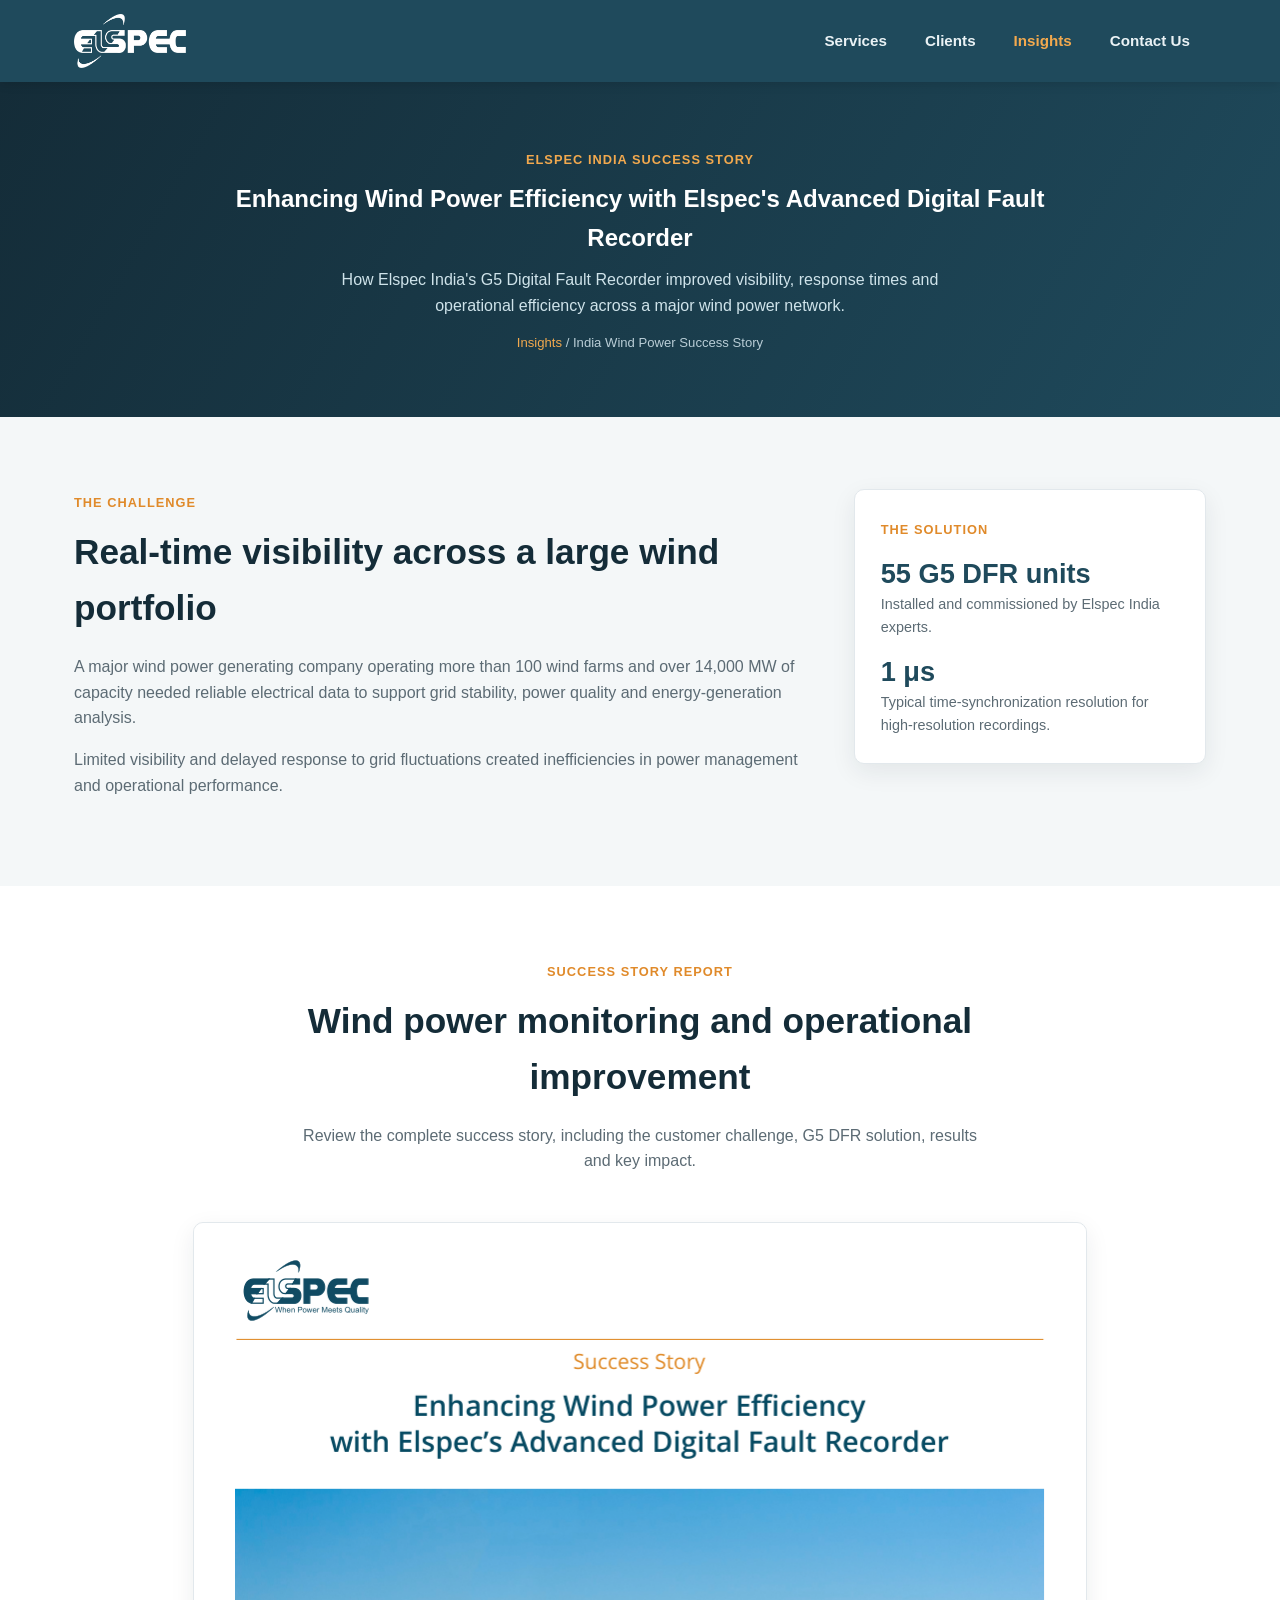
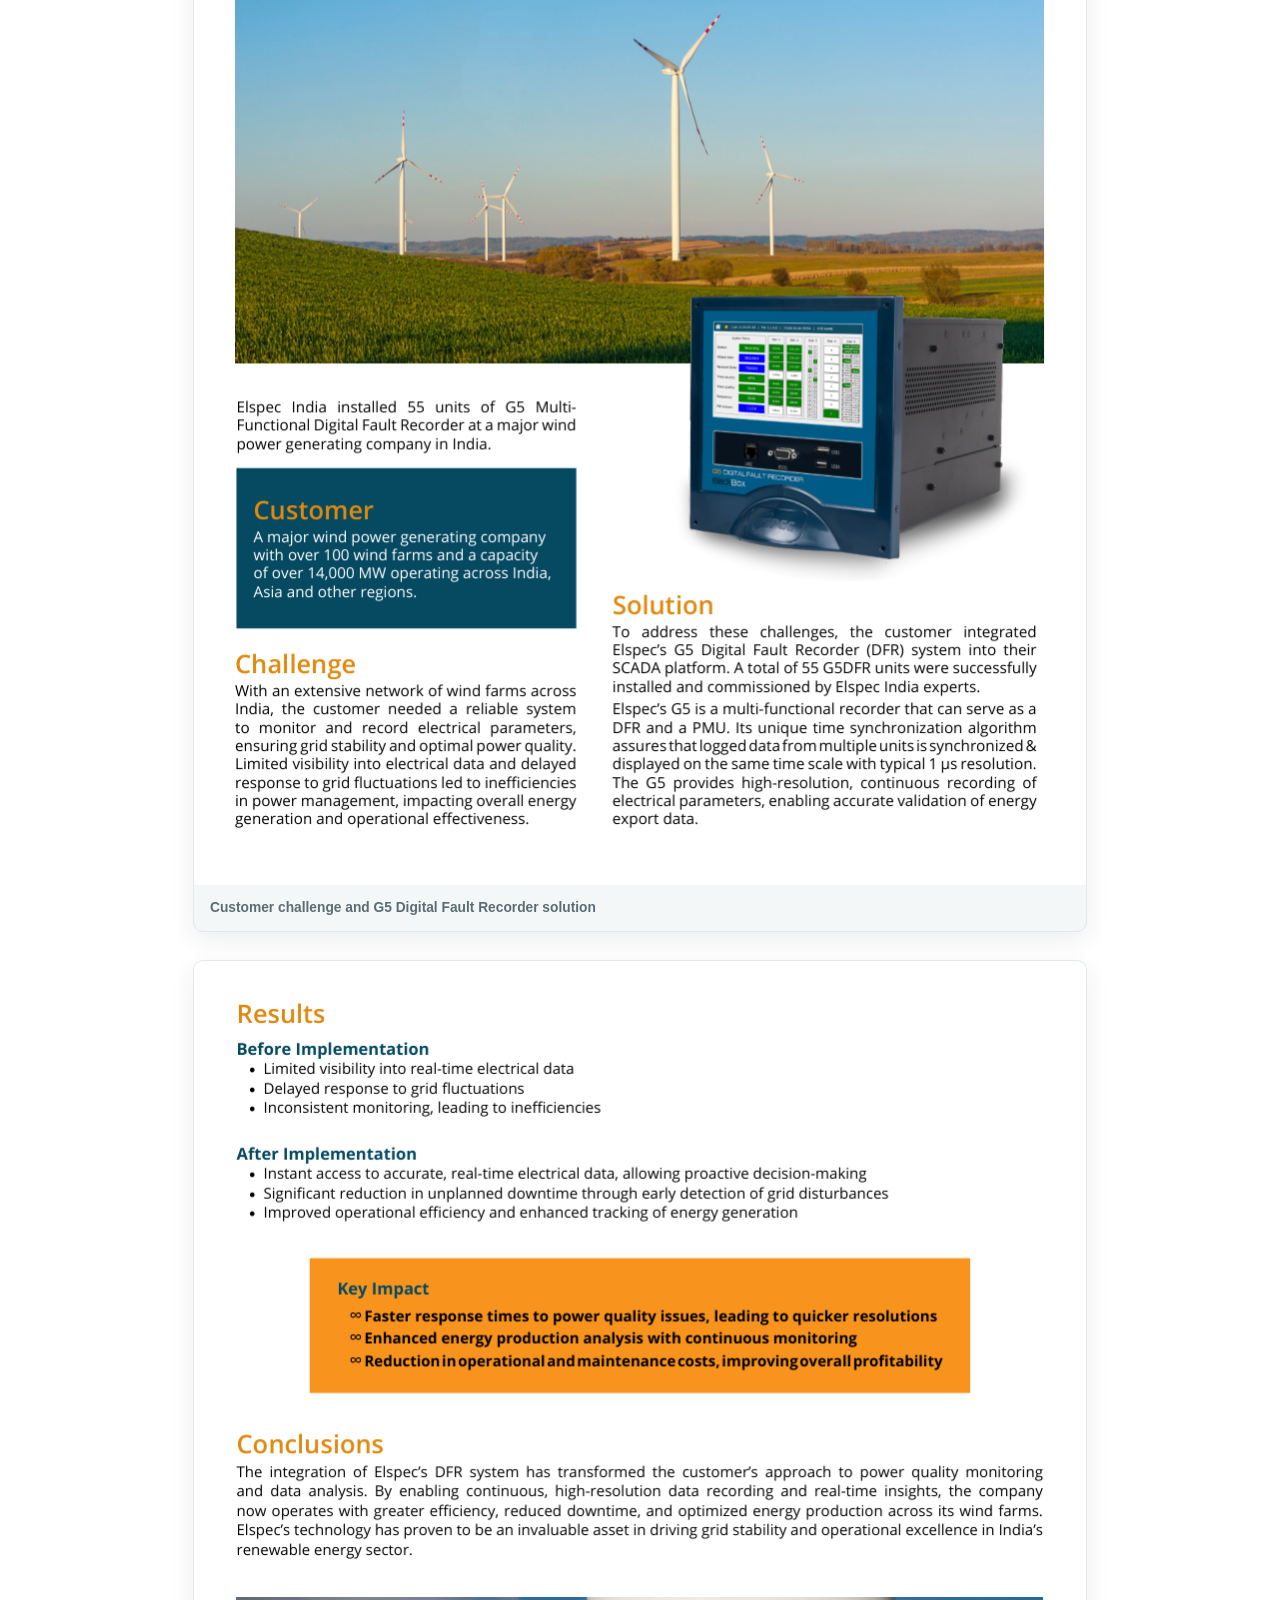
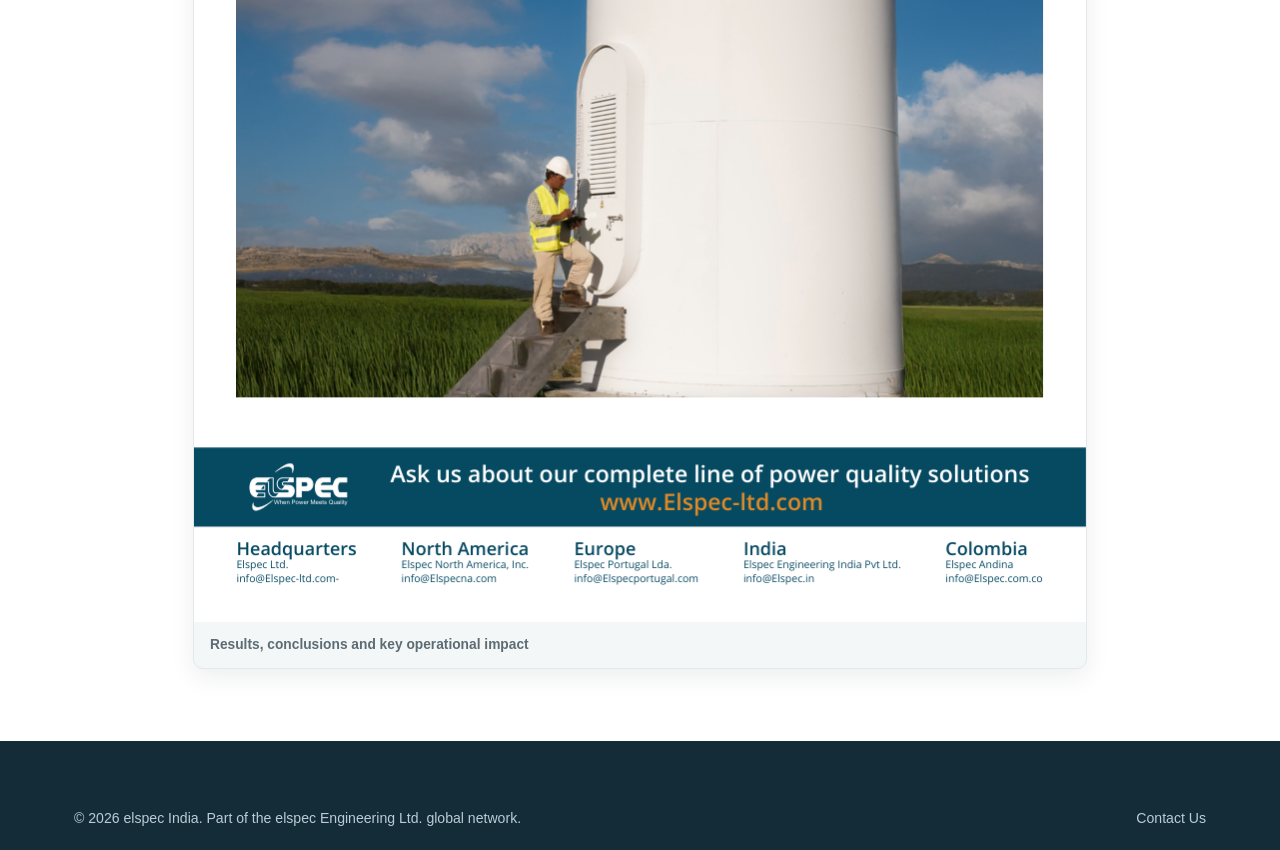
==== case-study-india-wind.html @ 182ffeca "Add India wind power case study Co-authored-by: Copilot App <223556219+Copilot@users.noreply.github." ====
<!DOCTYPE html>
<html lang="en">
<head>
<meta charset="UTF-8">
<meta name="viewport" content="width=device-width, initial-scale=1.0">
<title>Elspec India Wind Power Success Story | Digital Fault Recorder</title>
<meta name="description" content="Read the Elspec India wind power success story featuring 55 G5 Digital Fault Recorder units installed across a major wind power generating company.">
<link rel="stylesheet" href="assets/css/style.css">
</head>
<body>

<header class="site-header">
  <div class="nav-wrap">
    <a href="index.html" class="logo">
      <img src="assets/img/elspec-logo.png" alt="Elspec" class="logo-img">
    </a>
    <nav class="main-nav">
      <ul>
        <li><a href="index.html#what-we-do">Services</a></li>
        <li><a href="clients.html">Clients</a></li>
        <li><a href="insights.html#case-studies" class="active">Insights</a></li>
        <li><a href="index.html#contact">Contact Us</a></li>
      </ul>
    </nav>
    <button class="nav-toggle-mobile" aria-label="Toggle menu"><span></span><span></span><span></span></button>
  </div>
</header>

<main>
  <section class="page-hero case-study-hero">
    <div class="container">
      <span class="eyebrow">Elspec India Success Story</span>
      <h1>Enhancing Wind Power Efficiency with Elspec's Advanced Digital Fault Recorder</h1>
      <p>How Elspec India's G5 Digital Fault Recorder improved visibility, response times and operational efficiency across a major wind power network.</p>
      <div class="breadcrumb"><a href="insights.html#case-studies">Insights</a> / India Wind Power Success Story</div>
    </div>
  </section>

  <section class="case-study-intro">
    <div class="container case-study-intro-grid">
      <div>
        <span class="eyebrow">The Challenge</span>
        <h2>Real-time visibility across a large wind portfolio</h2>
        <p>A major wind power generating company operating more than 100 wind farms and over 14,000 MW of capacity needed reliable electrical data to support grid stability, power quality and energy-generation analysis.</p>
        <p>Limited visibility and delayed response to grid fluctuations created inefficiencies in power management and operational performance.</p>
      </div>
      <div class="case-study-highlight">
        <span class="eyebrow">The Solution</span>
        <strong>55 G5 DFR units</strong>
        <p>Installed and commissioned by Elspec India experts.</p>
        <strong>1 μs</strong>
        <p>Typical time-synchronization resolution for high-resolution recordings.</p>
      </div>
    </div>
  </section>

  <section class="case-study-pages">
    <div class="container">
      <div class="section-head">
        <span class="eyebrow">Success Story Report</span>
        <h2>Wind power monitoring and operational improvement</h2>
        <p>Review the complete success story, including the customer challenge, G5 DFR solution, results and key impact.</p>
      </div>
      <div class="case-study-document">
        <figure><img src="assets/img/case-study/india-wind/page-1.png" alt="Elspec India wind power success story challenge and G5 Digital Fault Recorder solution"><figcaption>Customer challenge and G5 Digital Fault Recorder solution</figcaption></figure>
        <figure><img src="assets/img/case-study/india-wind/page-2.png" alt="Elspec India wind power success story results conclusions and key impact"><figcaption>Results, conclusions and key operational impact</figcaption></figure>
      </div>
    </div>
  </section>
</main>

<footer class="site-footer">
  <div class="container">
    <div class="footer-bottom">
      <span>© 2026 elspec India. Part of the elspec Engineering Ltd. global network.</span>
      <a href="index.html#contact">Contact Us</a>
    </div>
  </div>
</footer>

<script src="assets/js/main.js"></script>
</body>
</html>
---- assets/css/style.css ----
/* ===========================================================
   Elspec India — shared stylesheet
   Palette matches elspec-ltd.com (navy-teal header, orange accent)
   =========================================================== */

:root {
  --navy-dark: #142c38;
  --navy: #1f4a5c;
  --navy-light: #2c6379;
  --accent: #e08a2a;
  --accent-light: #f2a94e;
  --text: #22303a;
  --text-muted: #5c6b74;
  --bg: #ffffff;
  --bg-alt: #f4f7f8;
  --border: #e2e8ec;
  --radius: 10px;
  --shadow: 0 8px 24px rgba(20, 44, 56, 0.08);
  --max-width: 1180px;
  font-size: 16px;
}

* { box-sizing: border-box; }
html { scroll-behavior: smooth; }
body {
  margin: 0;
  font-family: "Segoe UI", -apple-system, BlinkMacSystemFont, "Helvetica Neue", Arial, sans-serif;
  color: var(--text);
  background: var(--bg);
  line-height: 1.6;
}
img, svg { max-width: 100%; display: block; }
a { color: inherit; text-decoration: none; }
ul { list-style: none; margin: 0; padding: 0; }
h1, h2, h3, h4 { margin: 0 0 .5em; font-weight: 700; color: var(--navy-dark); }
p { margin: 0 0 1em; color: var(--text-muted); }
.container { max-width: var(--max-width); margin: 0 auto; padding: 0 24px; }
section { padding: 72px 0; }
.section-alt { background: var(--bg-alt); }

.eyebrow {
  display: inline-block;
  color: var(--accent);
  font-weight: 700;
  letter-spacing: .08em;
  text-transform: uppercase;
  font-size: .8rem;
  margin-bottom: 10px;
}
.section-head { text-align: center; max-width: 680px; margin: 0 auto 48px; }
.section-head h2 { font-size: clamp(1.6rem, 3vw, 2.2rem); }
.section-head p { margin-bottom: 0; }

/* ---------- Buttons ---------- */
.btn {
  display: inline-flex;
  align-items: center;
  gap: 8px;
  padding: 13px 28px;
  border-radius: 6px;
  font-weight: 600;
  font-size: .95rem;
  cursor: pointer;
  border: 2px solid transparent;
  transition: all .2s ease;
}
.btn-primary { background: var(--accent); color: #fff; }
.btn-primary:hover { background: var(--accent-light); }
.btn-outline { border-color: #fff; color: #fff; }
.btn-outline:hover { background: rgba(255,255,255,.12); }
.btn-navy { background: var(--navy); color: #fff; }
.btn-navy:hover { background: var(--navy-light); }

/* ---------- Top utility bar ---------- */
.topbar {
  background: var(--navy-dark);
  color: #cfe3ea;
  font-size: .82rem;
}
.topbar .container { display: flex; justify-content: flex-end; align-items: center; padding-top: 8px; padding-bottom: 8px; flex-wrap: wrap; gap: 6px; }
.topbar a { color: #cfe3ea; }
.topbar-links { display: flex; gap: 18px; }
.topbar-links span { opacity: .75; }

/* ---------- Announcement strip ---------- */
.announce {
  background: var(--accent);
  color: #fff;
  text-align: center;
  font-size: .88rem;
  font-weight: 600;
  padding: 10px 20px;
}
.announce a { text-decoration: underline; margin-left: 6px; white-space: nowrap; }

/* ---------- Header / Nav ---------- */
header.site-header {
  background: var(--navy);
  position: sticky;
  top: 0;
  z-index: 100;
  box-shadow: 0 2px 10px rgba(0,0,0,.12);
}
.nav-wrap { display: flex; align-items: center; justify-content: space-between; padding: 14px 24px; max-width: var(--max-width); margin: 0 auto; }
.logo { display: flex; align-items: center; }
.logo-img { height: 54px; width: auto; display: block; }

nav.main-nav > ul { display: flex; gap: 6px; align-items: center; }
nav.main-nav > ul > li { position: relative; }
nav.main-nav > ul > li > a,
nav.main-nav > ul > li > button.nav-toggle {
  display: flex;
  align-items: center;
  gap: 5px;
  color: #eaf2f5;
  font-weight: 600;
  font-size: .95rem;
  padding: 12px 16px;
  background: none;
  border: none;
  cursor: pointer;
  font-family: inherit;
}
nav.main-nav > ul > li > a:hover,
nav.main-nav > ul > li.open > button.nav-toggle,
nav.main-nav > ul > li > button.nav-toggle.active,
nav.main-nav > ul > li > a.active {
  color: var(--accent-light);
}
nav.main-nav .caret { font-size: .65rem; transition: transform .2s; }
nav.main-nav > ul > li.open .caret { transform: rotate(180deg); }

/* ---------- Mega-menu dropdown ---------- */
.dropdown {
  position: absolute;
  top: 100%;
  left: 0;
  background: #fff;
  width: min(520px, calc(100vw - 48px));
  border-radius: var(--radius);
  box-shadow: var(--shadow);
  overflow: hidden;
  opacity: 0;
  visibility: hidden;
  transform: translateY(8px);
  transition: all .18s ease;
}
.dropdown.dropdown-right { left: auto; right: 0; }
li.open .dropdown { opacity: 1; visibility: visible; transform: translateY(0); }

.mega-eyebrow {
  font-size: .68rem;
  font-weight: 800;
  letter-spacing: .08em;
  text-transform: uppercase;
  color: var(--text-muted);
  padding: 18px 22px 4px;
}
.mega-grid { display: grid; grid-template-columns: repeat(2, 1fr); gap: 2px; padding: 10px 12px 14px; }
.mega-item {
  display: flex;
  gap: 12px;
  align-items: flex-start;
  padding: 10px;
  border-radius: 8px;
}
.mega-item:hover, .mega-item.active { background: var(--bg-alt); }
.mega-icon {
  width: 36px; height: 36px;
  border-radius: 8px;
  background: var(--bg-alt);
  display: flex; align-items: center; justify-content: center;
  color: var(--navy);
  flex-shrink: 0;
}
.mega-item:hover .mega-icon, .mega-item.active .mega-icon { background: #fff; color: var(--accent); }
.mega-item-title {
  display: flex;
  align-items: center;
  gap: 6px;
  font-weight: 700;
  font-size: .89rem;
  color: var(--navy-dark);
  margin-bottom: 2px;
}
.mega-item.active .mega-item-title { color: var(--navy); }
.mega-item-title .ext { font-size: .68rem; font-weight: 600; color: var(--text-muted); white-space: nowrap; }
.mega-item-desc { font-size: .78rem; color: var(--text-muted); line-height: 1.4; }

.mega-featured {
  display: flex;
  align-items: center;
  gap: 12px;
  background: var(--bg-alt);
  border-top: 1px solid var(--border);
  padding: 14px 22px;
}
.mega-featured .mega-icon { background: #fff; }
.mega-featured-title { display: block; font-weight: 700; font-size: .86rem; color: var(--navy-dark); margin-bottom: 2px; }
.mega-featured-desc { display: block; font-size: .76rem; color: var(--text-muted); }

.nav-toggle-mobile {
  display: none;
  flex-direction: column;
  gap: 5px;
  background: none;
  border: none;
  cursor: pointer;
  padding: 6px;
}
.nav-toggle-mobile span { width: 26px; height: 2px; background: #fff; display: block; }

/* ---------- Hero ---------- */
.hero {
  position: relative;
  min-height: 560px;
  display: flex;
  align-items: center;
  overflow: hidden;
  background: var(--navy-dark);
}
.hero-slide {
  position: absolute;
  inset: 0;
  opacity: 0;
  transition: opacity 1.2s ease;
  background-size: cover;
  background-position: center;
}
.hero-slide.active { opacity: 1; }
.hero-slide::after {
  content: "";
  position: absolute;
  inset: 0;
  background: linear-gradient(100deg, rgba(10,20,28,.88) 10%, rgba(10,20,28,.55) 55%, rgba(224,138,42,.28));
}
.hero-slide.slide-1 { background-image: url("../img/hero/hero-partner.png"); background-position: center; }
.hero-slide.slide-2 { background-image: url("../img/hero/hero-analyzer.png"); background-position: center; }
.hero-slide.slide-3 { background-image: url("../img/hero/hero-engineer.png"); background-position: center; }
.hero-slide.slide-4 { background-image: url("../img/hero/hero-switchgear.png"); background-position: center; }
.hero-slide.slide-5 { background-image: url("../img/hero/hero-textile.png"); background-position: center; }

.hero-content { position: relative; z-index: 2; color: #fff; max-width: 640px; padding: 60px 0; }
.hero-content .eyebrow { color: var(--accent-light); }
.hero-content h1 { color: #fff; font-size: clamp(2rem, 4.2vw, 3rem); line-height: 1.15; margin-bottom: 18px; }
.hero-content p { color: #d7e4e9; font-size: 1.08rem; max-width: 520px; }
.hero-cta { display: flex; gap: 14px; margin-top: 28px; flex-wrap: wrap; }
.hero-dots { position: absolute; z-index: 3; bottom: 24px; left: 50%; transform: translateX(-50%); display: flex; gap: 8px; }
.hero-dots button { width: 9px; height: 9px; border-radius: 50%; border: none; background: rgba(255,255,255,.4); cursor: pointer; padding: 0; }
.hero-dots button.active { background: var(--accent); width: 22px; border-radius: 5px; }
.placeholder-note { position: relative; z-index: 2; }

/* ---------- Client marquee ---------- */
.clients-band { padding: 48px 0; background: var(--bg-alt); overflow: hidden; }
.clients-band .section-head { margin-bottom: 28px; }
.marquee { overflow: hidden; position: relative; -webkit-mask-image: linear-gradient(90deg, transparent, #000 8%, #000 92%, transparent); mask-image: linear-gradient(90deg, transparent, #000 8%, #000 92%, transparent); }
.marquee-track { display: flex; gap: 48px; width: max-content; animation: scroll-left 28s linear infinite; }
.marquee:hover .marquee-track { animation-play-state: paused; }
@keyframes scroll-left { from { transform: translateX(0); } to { transform: translateX(-50%); } }
.client-chip {
  display: flex;
  align-items: center;
  justify-content: center;
  width: 190px;
  height: 88px;
  background: #fff;
  border: 1px solid var(--border);
  border-radius: 10px;
  color: var(--text-muted);
  font-weight: 700;
  font-size: .85rem;
  letter-spacing: .03em;
  padding: 12px 18px;
  white-space: nowrap;
  overflow: hidden;
  box-shadow: 0 4px 12px rgba(20, 44, 56, 0.05);
}
.client-chip img {
  width: 154px;
  height: 58px;
  object-fit: contain;
  display: block;
  filter: drop-shadow(0 1px 0 rgba(0, 0, 0, 0.04));
}

/* ---------- Who we are ---------- */
.about-grid { display: grid; grid-template-columns: 1.1fr .9fr; gap: 56px; align-items: center; }
.about-grid p { font-size: 1.02rem; }
.pillar-list { display: grid; gap: 18px; }
.pillar {
  background: #fff;
  border: 1px solid var(--border);
  border-radius: var(--radius);
  padding: 20px 22px;
  box-shadow: var(--shadow);
}
.pillar h4 { display: flex; align-items: center; gap: 10px; margin-bottom: 6px; color: var(--navy); }
.pillar h4 .dot { width: 8px; height: 8px; border-radius: 50%; background: var(--accent); flex-shrink: 0; }
.pillar p { margin: 0; font-size: .92rem; }

/* ---------- What we do ---------- */
.cards-grid { display: grid; grid-template-columns: repeat(4, 1fr); gap: 24px; }
.what-card {
  background: #fff;
  border: 1px solid var(--border);
  border-radius: var(--radius);
  padding: 30px 24px;
  text-align: left;
  transition: transform .2s ease, box-shadow .2s ease;
}
.what-card:hover { transform: translateY(-4px); box-shadow: var(--shadow); }
.what-card .icon {
  width: 52px; height: 52px;
  border-radius: 12px;
  background: var(--bg-alt);
  display: flex; align-items: center; justify-content: center;
  margin-bottom: 18px;
  color: var(--navy);
}
.what-card h3 { font-size: 1.08rem; margin-bottom: 8px; }
.what-card p { font-size: .92rem; margin-bottom: 14px; }
.what-card .link { font-size: .85rem; font-weight: 700; color: var(--accent); display: inline-flex; align-items: center; gap: 4px; }
.what-card .link:hover { text-decoration: underline; }
.what-card .tag { display:inline-block; font-size:.68rem; font-weight:700; letter-spacing:.05em; text-transform:uppercase; color: var(--navy-light); background:#eaf2f5; padding:3px 8px; border-radius:4px; margin-bottom:12px; }

/* ---------- Case studies ---------- */
.cases-grid { display: grid; grid-template-columns: repeat(3, 1fr); gap: 28px; }
.case-card { border-radius: var(--radius); overflow: hidden; border: 1px solid var(--border); background: #fff; }
.case-thumb { height: 160px; background: linear-gradient(135deg, var(--navy), var(--navy-light)); display: flex; align-items: center; justify-content: center; color: rgba(255,255,255,.5); font-size: .8rem; font-weight: 700; text-transform: uppercase; letter-spacing: .08em; }
.case-thumb img { width: 100%; height: 100%; object-fit: cover; object-position: top center; display: block; }
.case-body { padding: 22px; }
.case-body .eyebrow { font-size: .7rem; }
.case-body h3 { font-size: 1.02rem; }
.case-body p { font-size: .88rem; }
.case-body a { font-weight: 700; color: var(--navy); font-size: .85rem; }
.case-body a:hover { color: var(--accent); }
.case-study-intro { background: var(--bg-alt); }
.case-study-intro-grid { display: grid; grid-template-columns: 1.35fr .65fr; gap: 48px; align-items: start; }
.case-study-intro h2 { font-size: clamp(1.6rem, 3vw, 2.2rem); }
.case-study-highlight { background: #fff; border: 1px solid var(--border); border-radius: var(--radius); padding: 26px; box-shadow: var(--shadow); }
.case-study-highlight strong { display: block; color: var(--navy); font-size: 1.7rem; line-height: 1.1; margin-top: 8px; }
.case-study-highlight p { margin: 4px 0 18px; font-size: .9rem; }
.case-study-highlight p:last-child { margin-bottom: 0; }
.case-study-pages { background: #fff; }
.case-study-document { max-width: 894px; margin: 0 auto; display: grid; gap: 28px; }
.case-study-document figure { margin: 0; background: var(--bg-alt); border: 1px solid var(--border); border-radius: var(--radius); overflow: hidden; box-shadow: var(--shadow); }
.case-study-document img { width: 100%; height: auto; display: block; }
.case-study-document figcaption { padding: 12px 16px; color: var(--text-muted); font-size: .86rem; font-weight: 600; }
.case-study-hero h1 { max-width: 850px; margin-left: auto; margin-right: auto; }

/* ---------- Testimonials ---------- */
.testi-wrap { max-width: 760px; margin: 0 auto; position: relative; }
.testi-slide { display: none; text-align: center; }
.testi-slide.active { display: block; }
.testi-quote { font-size: 1.2rem; color: var(--navy-dark); font-style: italic; margin-bottom: 22px; }
.testi-quote::before { content: "“"; color: var(--accent); font-size: 2rem; line-height: 0; vertical-align: -8px; margin-right: 4px; }
.testi-person { font-weight: 700; color: var(--navy); }
.testi-role { font-size: .85rem; color: var(--text-muted); }
.testi-nav { display: flex; justify-content: center; gap: 14px; margin-top: 30px; }
.testi-nav button { width: 40px; height: 40px; border-radius: 50%; border: 1px solid var(--border); background: #fff; cursor: pointer; font-size: 1rem; color: var(--navy); }
.testi-nav button:hover { background: var(--navy); color: #fff; }

/* ---------- Contact ---------- */
.contact-section { background: var(--navy-dark); color: #dfeaf0; }
.contact-section h2, .contact-section .section-head p { color: #fff; }
.contact-section .section-head p { color: #b9cdd6; }
.contact-grid { display: grid; grid-template-columns: repeat(2, 1fr) 1.1fr; gap: 24px; }
.office-card {
  background: rgba(255,255,255,.05);
  border: 1px solid rgba(255,255,255,.12);
  border-radius: var(--radius);
  padding: 26px;
}
.office-card h3 { color: #fff; font-size: 1.05rem; display:flex; align-items:center; gap:8px; }
.office-card p { color: #b9cdd6; font-size: .92rem; margin-bottom: 8px; }
.office-card a { color: var(--accent-light); font-weight: 600; }
.map-embed { border-radius: var(--radius); overflow: hidden; height: 100%; min-height: 180px; border: 1px solid rgba(255,255,255,.12); }
.map-embed iframe { width: 100%; height: 100%; min-height: 180px; border: 0; display: block; }

.enquire-card {
  background: #fff;
  border-radius: var(--radius);
  padding: 30px;
  color: var(--text);
  margin-top: 40px;
}
.enquire-card h3 { color: var(--navy-dark); }
.form-grid { display: grid; grid-template-columns: 1fr 1fr; gap: 16px; margin-top: 18px; }
.form-grid .full { grid-column: 1 / -1; }
.form-grid label { display: block; font-size: .82rem; font-weight: 600; margin-bottom: 6px; color: var(--text); }
.form-grid input, .form-grid select, .form-grid textarea {
  width: 100%;
  padding: 11px 14px;
  border: 1px solid var(--border);
  border-radius: 6px;
  font-family: inherit;
  font-size: .92rem;
  background: var(--bg-alt);
}
.form-grid textarea { resize: vertical; min-height: 100px; }
.form-status { font-size: .88rem; font-weight: 600; margin-top: 12px; }
.form-status.success { color: #1d7a4c; }
.form-status.error { color: #c0392b; }

/* ---------- Page header (inner pages) ---------- */
.page-hero {
  background: linear-gradient(120deg, var(--navy-dark), var(--navy));
  color: #fff;
  padding: 64px 0;
  text-align: center;
}
.page-hero .eyebrow { color: var(--accent-light); }
.page-hero h1 { color: #fff; margin-bottom: 10px; }
.page-hero p { color: #cfe3ea; max-width: 620px; margin: 0 auto; }
.breadcrumb { font-size: .82rem; margin-top: 14px; color: #b9cdd6; }

.subnav { display: flex; justify-content: center; gap: 10px; margin-top: 26px; flex-wrap: wrap; }
.subnav a { padding: 9px 20px; border: 1px solid rgba(255,255,255,.35); border-radius: 30px; color: #fff; font-size: .85rem; font-weight: 600; }
.subnav a:hover { background: rgba(255,255,255,.14); border-color: rgba(255,255,255,.6); }

/* ---------- Insights / Recognition pages ---------- */
.anchor-section { scroll-margin-top: 90px; }
.anchor-section:nth-of-type(even) { background: var(--bg-alt); }

.blog-grid { display: grid; grid-template-columns: repeat(3, 1fr); gap: 24px; }
.blog-card { border-radius: var(--radius); overflow: hidden; border: 1px solid var(--border); background: #fff; }
.blog-thumb { height: 140px; background: linear-gradient(135deg, var(--navy), var(--navy-light)); display: flex; align-items: center; justify-content: center; color: rgba(255,255,255,.5); font-size: .78rem; font-weight: 700; text-transform: uppercase; letter-spacing: .07em; }
.blog-body { padding: 20px; }
.blog-body .eyebrow { font-size: .68rem; }
.blog-body h3 { font-size: .98rem; }
.blog-body p { font-size: .85rem; }
.blog-body a { font-weight: 700; color: var(--navy); font-size: .82rem; }
.blog-body a:hover { color: var(--accent); }

.webinar-grid { display: grid; grid-template-columns: repeat(3, 1fr); gap: 24px; }
.webinar-card { border-radius: var(--radius); overflow: hidden; border: 1px solid var(--border); background: #fff; }
.webinar-thumb { height: 140px; background: var(--navy-dark); display: flex; align-items: center; justify-content: center; color: rgba(255,255,255,.7); position: relative; }
.webinar-thumb .play { width: 44px; height: 44px; border-radius: 50%; background: var(--accent); display: flex; align-items: center; justify-content: center; color: #fff; }
.webinar-body { padding: 20px; }
.webinar-body .eyebrow { font-size: .68rem; }
.webinar-body h3 { font-size: .98rem; }
.webinar-body p { font-size: .85rem; }

.awards-grid { display: grid; grid-template-columns: repeat(3, 1fr); gap: 24px; }
.award-card { text-align: center; background: #fff; border: 1px solid var(--border); border-radius: var(--radius); padding: 30px 22px; }
.award-card .badge { width: 64px; height: 64px; margin: 0 auto 16px; border-radius: 50%; background: var(--bg-alt); display: flex; align-items: center; justify-content: center; color: var(--accent); }
.award-card h3 { font-size: 1rem; }
.award-card p { font-size: .86rem; margin-bottom: 0; }

.approvals-grid { display: grid; grid-template-columns: repeat(2, 1fr); gap: 24px; }
.approval-card { display: flex; gap: 18px; background: #fff; border: 1px solid var(--border); border-radius: var(--radius); padding: 26px; }
.approval-card .badge { width: 54px; height: 54px; border-radius: 12px; background: var(--bg-alt); display: flex; align-items: center; justify-content: center; color: var(--navy); flex-shrink: 0; }
.approval-card h3 { font-size: 1rem; margin-bottom: 4px; }
.approval-card p { font-size: .86rem; margin-bottom: 0; }

.events-columns { display: grid; grid-template-columns: 1fr 1fr; gap: 40px; align-items: start; }
.events-columns h3 { font-size: 1rem; text-transform: uppercase; letter-spacing: .05em; color: var(--navy); margin-bottom: 20px; }
.event-item { display: flex; gap: 16px; padding: 16px 0; border-bottom: 1px solid var(--border); }
.event-item:last-child { border-bottom: none; }
.event-date { flex-shrink: 0; width: 76px; text-align: center; background: var(--bg-alt); border-radius: 8px; padding: 8px 4px; }
.event-date .d { font-weight: 800; font-size: 1.1rem; color: var(--navy); display: block; }
.event-date .m { font-size: .7rem; text-transform: uppercase; color: var(--text-muted); }
.event-item h4 { font-size: .95rem; margin-bottom: 2px; }
.event-item p { font-size: .82rem; margin-bottom: 0; }
.event-item.past { opacity: .75; }
.breadcrumb a { color: var(--accent-light); }

/* ---------- Clients page ---------- */
.clients-full-grid { display: grid; grid-template-columns: repeat(5, 1fr); gap: 20px; }
.clients-full-grid .client-chip { min-width: 0; width: 100%; height: 90px; }

/* ---------- PQ Audit page ---------- */
.audit-steps { display: grid; grid-template-columns: repeat(4, 1fr); gap: 22px; counter-reset: step; }
.audit-step { position: relative; padding: 26px 22px 22px; background: #fff; border: 1px solid var(--border); border-radius: var(--radius); }
.audit-step::before {
  counter-increment: step;
  content: counter(step);
  position: absolute; top: -16px; left: 22px;
  width: 34px; height: 34px; border-radius: 50%;
  background: var(--accent); color: #fff; font-weight: 800;
  display: flex; align-items: center; justify-content: center;
  font-size: .95rem;
}
.audit-step h4 { margin-top: 10px; font-size: 1rem; }
.audit-step p { font-size: .88rem; margin-bottom: 0; }

.benefits-list { display: grid; grid-template-columns: 1fr 1fr; gap: 16px; }
.benefits-list li { display: flex; gap: 10px; align-items: flex-start; font-size: .95rem; color: var(--text); }
.benefits-list li .chk { color: var(--accent); font-weight: 900; margin-top: 2px; }

/* ---------- Testimonials page ---------- */
.testi-full-grid { display: grid; grid-template-columns: repeat(2, 1fr); gap: 24px; }
.testi-card { background: #fff; border: 1px solid var(--border); border-radius: var(--radius); padding: 26px; }
.testi-card .testi-quote { font-size: 1rem; text-align: left; margin-bottom: 16px; }

/* ---------- Footer ---------- */
footer.site-footer { background: var(--navy-dark); color: #b9cdd6; padding: 48px 0 20px; font-size: .88rem; }
.footer-grid { display: grid; grid-template-columns: 1.4fr 1fr 1fr 1.2fr; gap: 32px; padding-bottom: 32px; border-bottom: 1px solid rgba(255,255,255,.1); }
.footer-grid h4 { color: #fff; font-size: .92rem; margin-bottom: 14px; }
.footer-grid ul li { margin-bottom: 9px; }
.footer-grid ul a:hover { color: var(--accent-light); }
.footer-logo { color: #fff; font-weight: 800; font-size: 1.2rem; margin-bottom: 10px; }
.footer-bottom { display: flex; justify-content: space-between; align-items: center; padding-top: 18px; flex-wrap: wrap; gap: 10px; }
.social-row { display: flex; gap: 10px; }
.social-row a { width: 34px; height: 34px; border-radius: 50%; background: rgba(255,255,255,.08); display: flex; align-items: center; justify-content: center; }
.social-row a:hover { background: var(--accent); }

/* ---------- Responsive ---------- */
@media (max-width: 980px) {
  .about-grid, .contact-grid, .form-grid, .case-study-intro-grid { grid-template-columns: 1fr; }
  .cards-grid { grid-template-columns: repeat(2, 1fr); }
  .cases-grid { grid-template-columns: repeat(2, 1fr); }
  .clients-full-grid { grid-template-columns: repeat(3, 1fr); }
  .audit-steps { grid-template-columns: repeat(2, 1fr); }
  .testi-full-grid { grid-template-columns: 1fr; }
  .footer-grid { grid-template-columns: 1fr 1fr; }
  .dropdown { width: 380px; }
  .mega-grid { grid-template-columns: 1fr; }
  .blog-grid, .webinar-grid, .awards-grid { grid-template-columns: repeat(2, 1fr); }
}
@media (max-width: 760px) {
  nav.main-nav { position: fixed; top: 0; right: -100%; height: 100vh; width: 280px; background: var(--navy); flex-direction: column; padding: 80px 20px 20px; transition: right .25s ease; overflow-y: auto; }
  nav.main-nav.open { right: 0; }
  nav.main-nav > ul { flex-direction: column; align-items: stretch; width: 100%; }
  nav.main-nav > ul > li > a, nav.main-nav > ul > li > button.nav-toggle { width: 100%; justify-content: space-between; }
  .dropdown, .dropdown.dropdown-right { position: static; width: auto; box-shadow: none; opacity: 1; visibility: visible; transform: none; display: none; background: rgba(255,255,255,.05); border-radius: 8px; margin-bottom: 8px; }
  li.open .dropdown { display: block; }
  .mega-eyebrow { color: #8fb3c2; }
  .mega-grid { grid-template-columns: 1fr; padding: 6px 8px 10px; }
  .mega-item:hover, .mega-item.active { background: rgba(255,255,255,.08); }
  .mega-icon { background: rgba(255,255,255,.08); color: #eaf2f5; }
  .mega-item:hover .mega-icon, .mega-item.active .mega-icon { background: rgba(255,255,255,.14); color: var(--accent-light); }
  .mega-item-title { color: #eaf2f5; }
  .mega-item.active .mega-item-title { color: #fff; }
  .mega-item-desc { color: #a9c1cb; }
  .mega-featured { background: rgba(255,255,255,.08); border-top-color: rgba(255,255,255,.12); }
  .mega-featured-title { color: #fff; }
  .mega-featured-desc { color: #a9c1cb; }
  .nav-toggle-mobile { display: flex; }
  .cards-grid { grid-template-columns: 1fr; }
  .cases-grid { grid-template-columns: 1fr; }
  .clients-full-grid { grid-template-columns: repeat(2, 1fr); }
  .audit-steps { grid-template-columns: 1fr; }
  .benefits-list { grid-template-columns: 1fr; }
  .blog-grid, .webinar-grid, .awards-grid { grid-template-columns: 1fr; }
  .approvals-grid, .events-columns { grid-template-columns: 1fr; }
  .topbar .container { justify-content: center; text-align: center; }
}
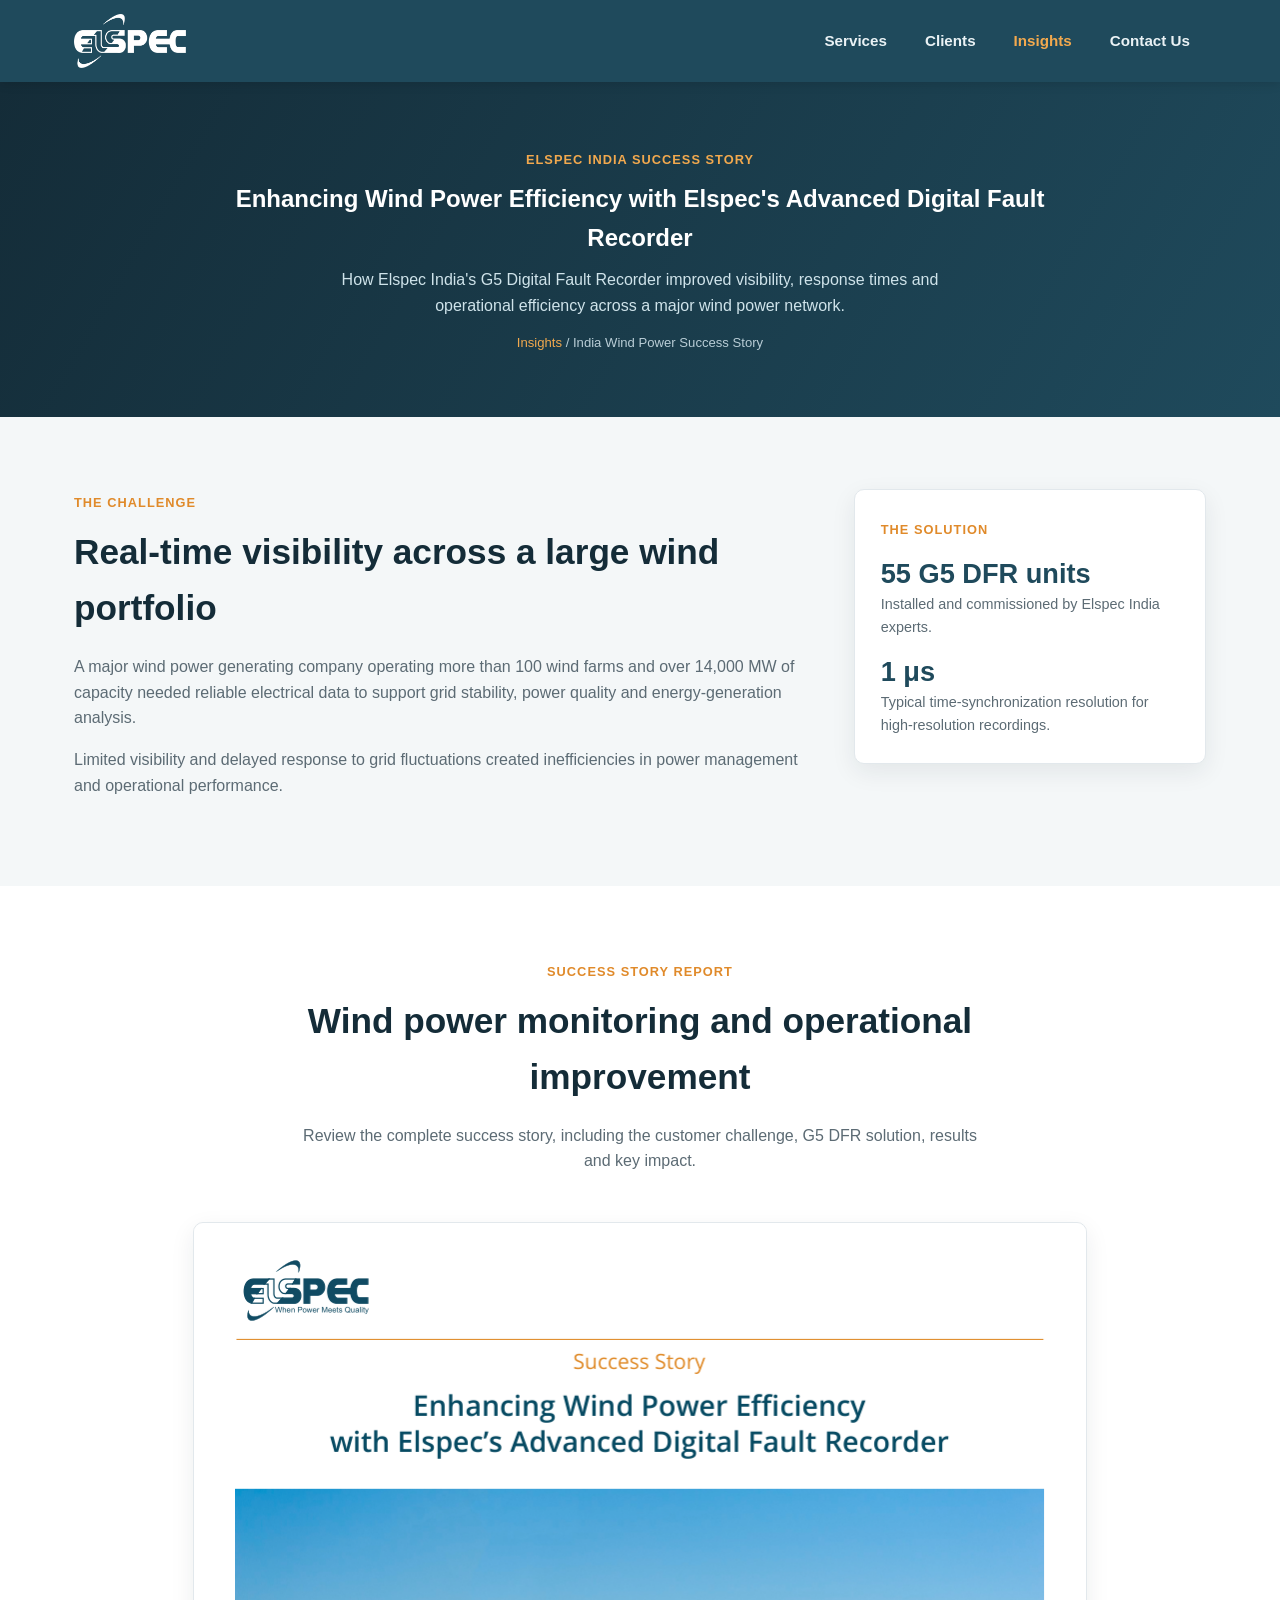
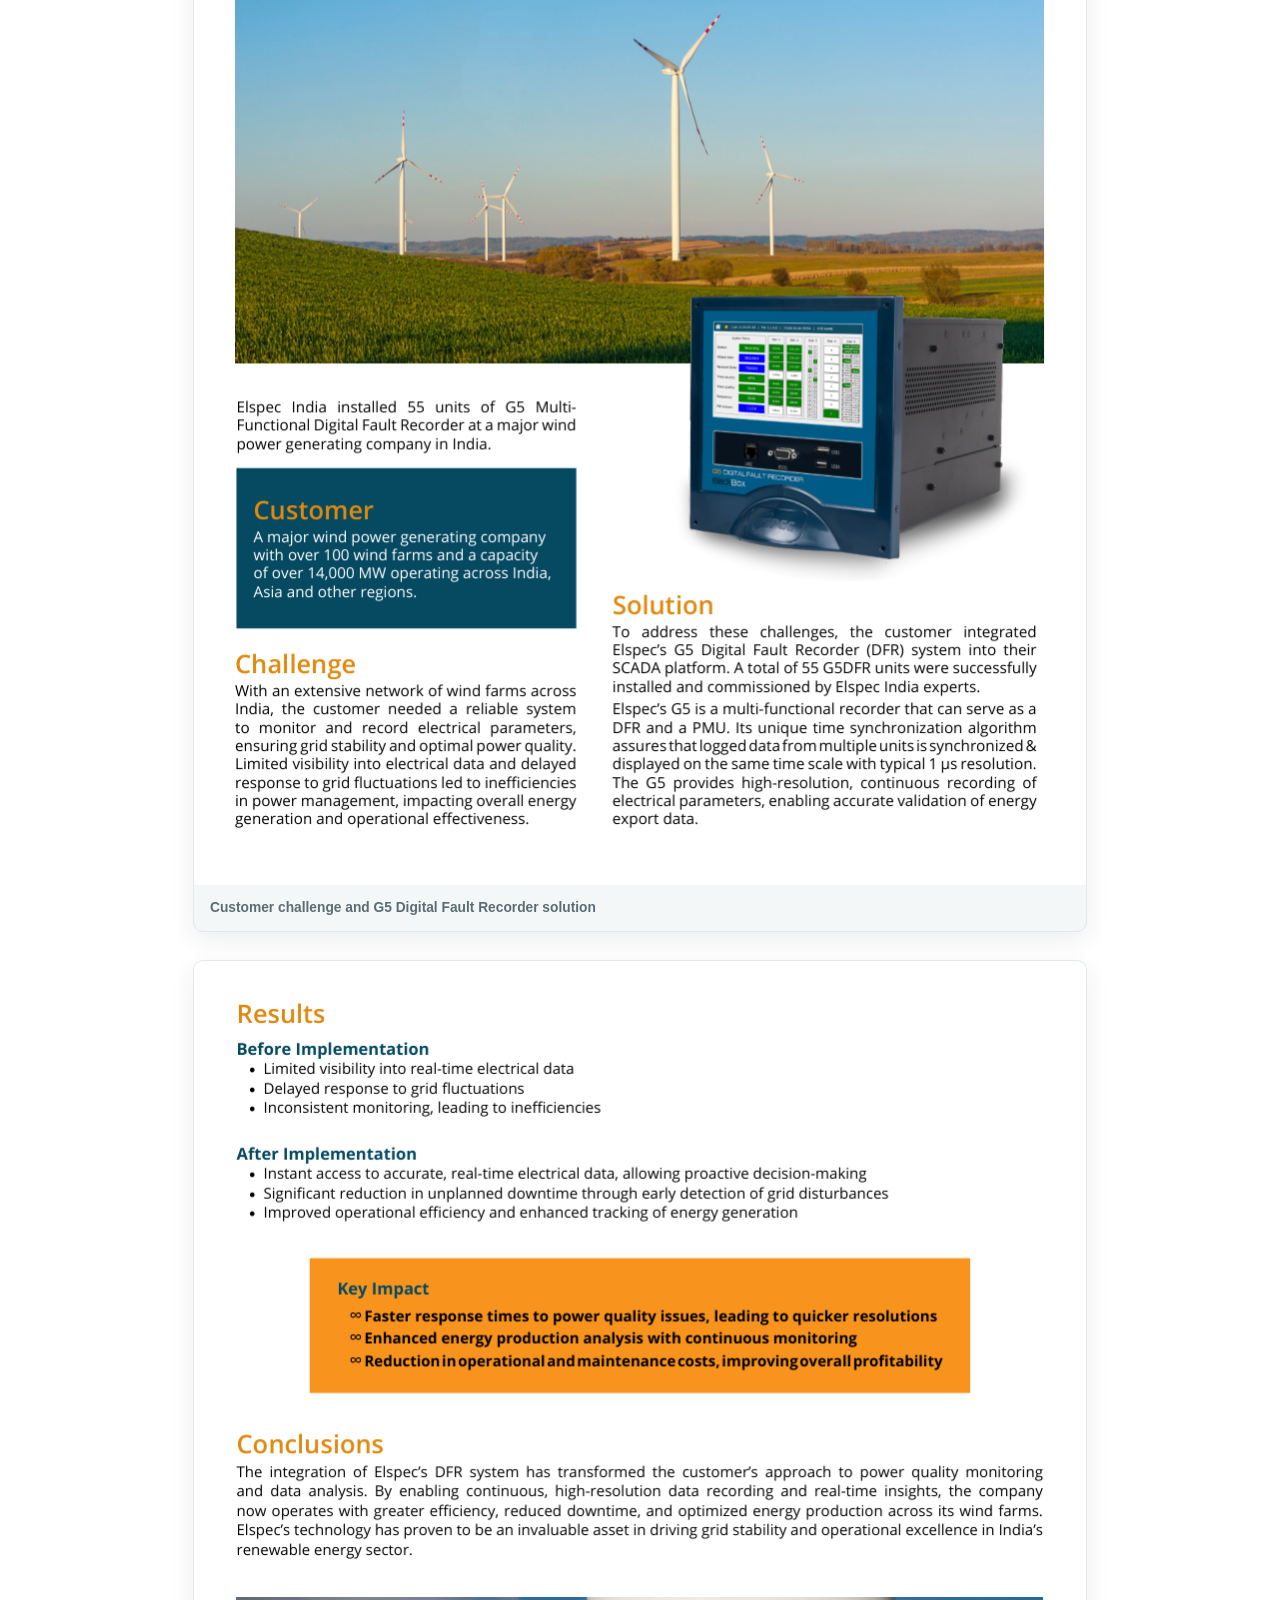
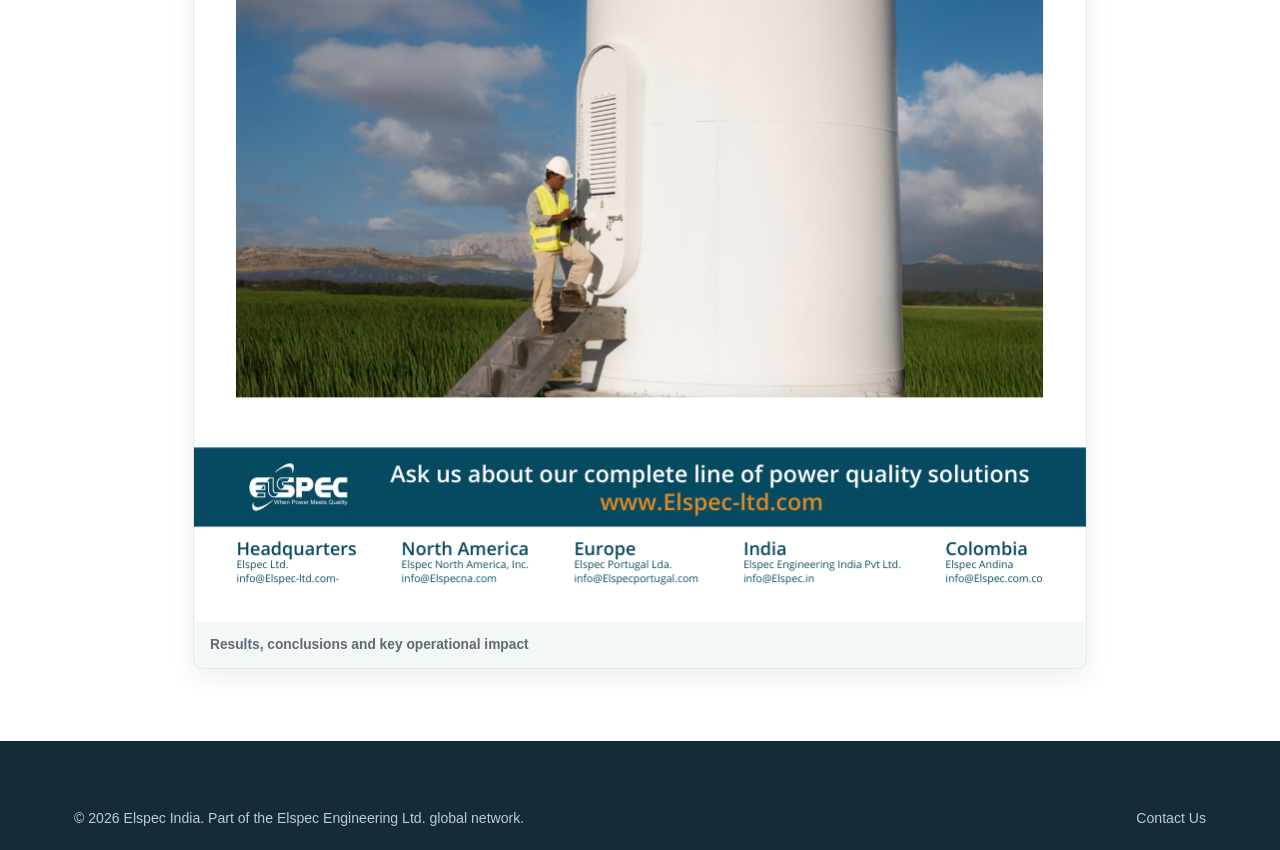
==== commit 4beaf769: "Add Meet The Team & Contact Us page, fix mobile menu, capitalise Elspec - New contact.html: Meet The" ====
--- a/case-study-india-wind.html
+++ b/case-study-india-wind.html
@@ -19,7 +19,7 @@
         <li><a href="index.html#what-we-do">Services</a></li>
         <li><a href="clients.html">Clients</a></li>
         <li><a href="insights.html#case-studies" class="active">Insights</a></li>
-        <li><a href="index.html#contact">Contact Us</a></li>
+        <li><a href="contact.html">Contact Us</a></li>
       </ul>
     </nav>
     <button class="nav-toggle-mobile" aria-label="Toggle menu"><span></span><span></span><span></span></button>
@@ -72,7 +72,7 @@
 <footer class="site-footer">
   <div class="container">
     <div class="footer-bottom">
-      <span>© 2026 elspec India. Part of the elspec Engineering Ltd. global network.</span>
+      <span>© 2026 Elspec India. Part of the Elspec Engineering Ltd. global network.</span>
       <a href="index.html#contact">Contact Us</a>
     </div>
   </div>
--- a/assets/css/style.css
+++ b/assets/css/style.css
@@ -308,6 +308,7 @@
   text-align: left;
   transition: transform .2s ease, box-shadow .2s ease;
 }
+.what-card-link { display: block; color: inherit; text-decoration: none; cursor: pointer; }
 .what-card:hover { transform: translateY(-4px); box-shadow: var(--shadow); }
 .what-card .icon {
   width: 52px; height: 52px;
@@ -325,6 +326,11 @@
 
 /* ---------- Case studies ---------- */
 .cases-grid { display: grid; grid-template-columns: repeat(3, 1fr); gap: 28px; }
+.cases-slider { overflow: hidden; position: relative; -webkit-mask-image: linear-gradient(90deg, transparent, #000 6%, #000 94%, transparent); mask-image: linear-gradient(90deg, transparent, #000 6%, #000 94%, transparent); }
+.cases-slider .cases-grid { display: flex; gap: 28px; width: max-content; animation: scroll-cases 42s linear infinite; }
+.cases-slider:hover .cases-grid { animation-play-state: paused; }
+.cases-slider .case-card { flex: 0 0 min(330px, calc(100vw - 48px)); }
+@keyframes scroll-cases { from { transform: translateX(0); } to { transform: translateX(-50%); } }
 .case-card { border-radius: var(--radius); overflow: hidden; border: 1px solid var(--border); background: #fff; }
 .case-thumb { height: 160px; background: linear-gradient(135deg, var(--navy), var(--navy-light)); display: flex; align-items: center; justify-content: center; color: rgba(255,255,255,.5); font-size: .8rem; font-weight: 700; text-transform: uppercase; letter-spacing: .08em; }
 .case-thumb img { width: 100%; height: 100%; object-fit: cover; object-position: top center; display: block; }
@@ -355,10 +361,46 @@
 .testi-quote { font-size: 1.2rem; color: var(--navy-dark); font-style: italic; margin-bottom: 22px; }
 .testi-quote::before { content: "“"; color: var(--accent); font-size: 2rem; line-height: 0; vertical-align: -8px; margin-right: 4px; }
 .testi-person { font-weight: 700; color: var(--navy); }
-.testi-role { font-size: .85rem; color: var(--text-muted); }
+.testi-role { max-width: 560px; margin: 4px auto 0; font-size: .85rem; line-height: 1.5; color: var(--text-muted); }
 .testi-nav { display: flex; justify-content: center; gap: 14px; margin-top: 30px; }
 .testi-nav button { width: 40px; height: 40px; border-radius: 50%; border: 1px solid var(--border); background: #fff; cursor: pointer; font-size: 1rem; color: var(--navy); }
 .testi-nav button:hover { background: var(--navy); color: #fff; }
+
+/* ---------- Team ---------- */
+#team { scroll-margin-top: 90px; }
+.team-grid { display: grid; grid-template-columns: repeat(3, 1fr); gap: 28px; }
+.team-card {
+  display: flex;
+  flex-direction: column;
+  background: #fff;
+  border: 1px solid var(--border);
+  border-radius: var(--radius);
+  overflow: hidden;
+  transition: transform .2s ease, box-shadow .2s ease;
+}
+.team-card:hover { transform: translateY(-4px); box-shadow: var(--shadow); }
+.team-photo {
+  height: 300px;
+  display: flex;
+  align-items: flex-end;
+  justify-content: center;
+  background: linear-gradient(160deg, var(--bg-alt), #e3ecf0);
+}
+.team-photo img { height: 100%; width: auto; max-width: 100%; object-fit: contain; object-position: bottom center; }
+.team-body { display: flex; flex-direction: column; flex: 1; padding: 24px; }
+.team-body h3 { font-size: 1.15rem; margin-bottom: 2px; }
+.team-role { color: var(--accent); font-weight: 700; font-size: .88rem; margin-bottom: 14px; }
+@media (min-width: 981px) { .team-role { min-height: 3.2em; } }
+.team-contact { display: grid; gap: 4px; font-size: .9rem; margin-bottom: 18px; }
+.team-contact b { display: inline-block; min-width: 4.4em; color: var(--text-muted); font-weight: 600; }
+.team-contact a { font-weight: 600; color: var(--navy); overflow-wrap: anywhere; }
+.team-contact a:hover { color: var(--accent); }
+.team-focus { border-top: 1px solid var(--border); padding-top: 16px; }
+.team-focus h4 { font-size: .95rem; color: var(--navy); margin-bottom: 6px; }
+.team-focus p { font-size: .88rem; margin-bottom: 0; }
+.team-handles { margin-top: auto; padding-top: 20px; display: flex; align-items: center; gap: 16px; flex-wrap: wrap; }
+.team-handles img { height: 72px; width: auto; max-width: 100%; object-fit: contain; }
+.team-handles img.team-handles-logo { height: 40px; }
 
 /* ---------- Contact ---------- */
 .contact-section { background: var(--navy-dark); color: #dfeaf0; }
@@ -435,6 +477,7 @@
 .webinar-grid { display: grid; grid-template-columns: repeat(3, 1fr); gap: 24px; }
 .webinar-card { border-radius: var(--radius); overflow: hidden; border: 1px solid var(--border); background: #fff; }
 .webinar-thumb { height: 140px; background: var(--navy-dark); display: flex; align-items: center; justify-content: center; color: rgba(255,255,255,.7); position: relative; }
+.webinar-thumb video { width: 100%; height: 100%; display: block; object-fit: cover; background: #071d2b; }
 .webinar-thumb .play { width: 44px; height: 44px; border-radius: 50%; background: var(--accent); display: flex; align-items: center; justify-content: center; color: #fff; }
 .webinar-body { padding: 20px; }
 .webinar-body .eyebrow { font-size: .68rem; }
@@ -446,6 +489,9 @@
 .award-card .badge { width: 64px; height: 64px; margin: 0 auto 16px; border-radius: 50%; background: var(--bg-alt); display: flex; align-items: center; justify-content: center; color: var(--accent); }
 .award-card h3 { font-size: 1rem; }
 .award-card p { font-size: .86rem; margin-bottom: 0; }
+.award-certificate-link { display: block; margin-top: 18px; color: var(--navy); font-size: .84rem; font-weight: 700; text-decoration: underline; }
+.award-certificate-link img { display: block; width: 100%; height: 190px; margin-bottom: 10px; object-fit: contain; border: 1px solid var(--border); border-radius: 6px; background: #f6f8f9; }
+.award-certificate-link:focus-visible { outline: 3px solid var(--accent); outline-offset: 4px; }
 
 .approvals-grid { display: grid; grid-template-columns: repeat(2, 1fr); gap: 24px; }
 .approval-card { display: flex; gap: 18px; background: #fff; border: 1px solid var(--border); border-radius: var(--radius); padding: 26px; }
@@ -453,7 +499,7 @@
 .approval-card h3 { font-size: 1rem; margin-bottom: 4px; }
 .approval-card p { font-size: .86rem; margin-bottom: 0; }
 
-.events-columns { display: grid; grid-template-columns: 1fr 1fr; gap: 40px; align-items: start; }
+.events-columns { display: grid; grid-template-columns: minmax(0, 1fr); gap: 30px; align-items: start; }
 .events-columns h3 { font-size: 1rem; text-transform: uppercase; letter-spacing: .05em; color: var(--navy); margin-bottom: 20px; }
 .event-item { display: flex; gap: 16px; padding: 16px 0; border-bottom: 1px solid var(--border); }
 .event-item:last-child { border-bottom: none; }
@@ -463,6 +509,34 @@
 .event-item h4 { font-size: .95rem; margin-bottom: 2px; }
 .event-item p { font-size: .82rem; margin-bottom: 0; }
 .event-item.past { opacity: .75; }
+.past-event-card { overflow: hidden; border: 1px solid var(--border); border-radius: var(--radius); background: #fff; box-shadow: var(--shadow-sm); }
+.event-gallery { background: #101c25; }
+.event-gallery__viewport { position: relative; min-height: 480px; overflow: hidden; background: #101c25; isolation: isolate; }
+.event-gallery__track, .event-gallery__slide { position: absolute; inset: 0; }
+.event-gallery__slide { margin: 0; opacity: 0; transition: opacity .9s ease; }
+.event-gallery__slide.is-active { opacity: 1; }
+.event-gallery__slide::after { content: ""; position: absolute; inset: 0; background: linear-gradient(90deg, rgba(10,20,28,.8), rgba(10,20,28,.34) 62%, rgba(10,20,28,.12)), linear-gradient(0deg, rgba(10,20,28,.42), transparent 55%); }
+.event-gallery__slide img { display: block; width: 100%; height: 100%; min-height: 480px; object-fit: cover; object-position: center 42%; }
+.event-gallery__caption { position: absolute; z-index: 2; left: clamp(20px, 5vw, 56px); bottom: 76px; max-width: 580px; color: #fff; pointer-events: none; }
+.event-gallery__date { display: inline-block; margin-bottom: 12px; padding: 6px 11px; border-radius: 4px; background: var(--accent); color: #fff; font-size: .78rem; font-weight: 800; letter-spacing: .04em; text-transform: uppercase; }
+.event-gallery__caption h4 { margin: 0 0 8px; color: #fff; font-size: clamp(1.8rem, 4vw, 3rem); line-height: 1.12; }
+.event-gallery__caption p { margin: 0; color: #e2ebef; font-size: 1rem; }
+.event-gallery__controls { position: absolute; z-index: 3; right: 20px; bottom: 20px; left: 20px; display: flex; align-items: center; justify-content: space-between; gap: 14px; }
+.event-gallery__arrow { display: grid; place-items: center; flex: 0 0 34px; width: 34px; height: 34px; padding: 0 0 3px; border: 1px solid rgba(255,255,255,.4); border-radius: 50%; background: transparent; color: #fff; font-size: 1.45rem; line-height: 1; cursor: pointer; }
+.event-gallery__arrow:hover { background: rgba(255,255,255,.14); }
+.event-gallery__arrow:focus-visible, .event-gallery__dots button:focus-visible { outline: 3px solid var(--accent-light); outline-offset: 3px; }
+.event-gallery__dots { display: flex; justify-content: center; gap: 8px; }
+.event-gallery__dots button { width: 9px; height: 9px; padding: 0; border: 0; border-radius: 50%; background: rgba(255,255,255,.45); cursor: pointer; }
+.event-gallery__dots button[aria-current="true"] { width: 22px; border-radius: 5px; background: var(--accent); }
+@media (prefers-reduced-motion: reduce) {
+  .event-gallery__slide { transition: none; }
+}
+@media (max-width: 760px) {
+  .event-gallery__viewport, .event-gallery__slide img { min-height: 390px; }
+  .event-gallery__caption { right: 18px; bottom: 74px; left: 18px; }
+  .event-gallery__caption p { max-width: 32ch; font-size: .9rem; }
+  .event-gallery__controls { right: 14px; bottom: 14px; left: 14px; }
+}
 .breadcrumb a { color: var(--accent-light); }
 
 /* ---------- Clients page ---------- */
@@ -490,8 +564,100 @@
 
 /* ---------- Testimonials page ---------- */
 .testi-full-grid { display: grid; grid-template-columns: repeat(2, 1fr); gap: 24px; }
+.testimonials-slider {
+  overflow: hidden;
+  position: relative;
+  -webkit-mask-image: linear-gradient(90deg, transparent, #000 5%, #000 95%, transparent);
+  mask-image: linear-gradient(90deg, transparent, #000 5%, #000 95%, transparent);
+}
+.testimonials-track {
+  display: flex;
+  gap: 24px;
+  width: max-content;
+  animation: scroll-testimonials 54s linear infinite;
+}
+.testimonials-slider:hover .testimonials-track { animation-play-state: paused; }
+@keyframes scroll-testimonials {
+  from { transform: translateX(0); }
+  to { transform: translateX(-50%); }
+}
+.testimonials-track > * { flex: 0 0 min(760px, calc(100vw - 48px)); }
 .testi-card { background: #fff; border: 1px solid var(--border); border-radius: var(--radius); padding: 26px; }
+.testimonial-empty-card { min-height: 300px; }
 .testi-card .testi-quote { font-size: 1rem; text-align: left; margin-bottom: 16px; }
+.testimonial-card {
+  --navy: var(--navy-dark);
+  --orange: var(--accent);
+  grid-column: 1 / -1;
+  display: grid;
+  grid-template-columns: minmax(0, 1fr) 180px;
+  gap: 28px;
+  align-items: stretch;
+  padding: 28px;
+  border: 1px solid var(--border);
+  border-top: 4px solid var(--orange);
+  border-radius: var(--radius);
+  background: #fff;
+  box-shadow: var(--shadow-sm);
+}
+.testimonial-card__eyebrow { margin: 0 0 8px; color: var(--orange); font-size: .72rem; font-weight: 700; letter-spacing: .08em; text-transform: uppercase; }
+.testimonial-card h2 { margin: 0 0 12px; color: var(--navy); font-size: 1.45rem; }
+.testimonial-card__quote { margin: 0 0 6px; color: var(--navy); font-size: 1.15rem; font-weight: 700; }
+.testimonial-card__source { margin: 0; color: var(--text-muted); font-size: .9rem; }
+.testimonial-card__figures { display: grid; grid-template-columns: repeat(4, minmax(0, 1fr)); gap: 12px; margin-top: 24px; }
+.testimonial-card__figures div { padding: 12px; border-radius: 8px; background: #f5f8fa; }
+.testimonial-card__figures strong { display: block; color: var(--navy); font-size: 1.05rem; }
+.testimonial-card__figures span { display: block; margin-top: 4px; color: var(--text-muted); font-size: .76rem; line-height: 1.35; }
+.testimonial-card__footer { margin: 22px 0 0; color: var(--navy); font-size: .84rem; font-weight: 700; }
+.testimonial-card__certificate { display: flex; flex-direction: column; align-items: center; justify-content: center; gap: 10px; }
+.testimonial-card__certificate-button { display: block; width: 100%; padding: 0; border: 1px solid var(--border); border-radius: 6px; background: #fff; cursor: zoom-in; overflow: hidden; }
+.testimonial-card__certificate-button:focus-visible, .testimonial-card__view-link:focus-visible, .testimonial-card__dialog-close:focus-visible { outline: 3px solid var(--orange); outline-offset: 3px; }
+.testimonial-card__certificate-button img { display: block; width: 100%; height: 210px; object-fit: cover; object-position: top; }
+.testimonial-card__view-link { padding: 0; border: 0; background: none; color: var(--navy); font: inherit; font-size: .84rem; font-weight: 700; text-decoration: underline; cursor: pointer; }
+.testimonial-card__dialog { width: min(92vw, 820px); max-height: 92vh; padding: 0; border: 0; border-radius: var(--radius); background: #fff; box-shadow: 0 20px 70px rgba(0,0,0,.35); }
+.testimonial-card__dialog::backdrop { background: rgba(10, 25, 35, .78); }
+.testimonial-card__dialog-inner { padding: 18px; }
+.testimonial-card__dialog-header { display: flex; align-items: center; justify-content: space-between; gap: 16px; margin-bottom: 12px; }
+.testimonial-card__dialog-header h2 { margin: 0; color: var(--navy); font-size: 1.1rem; }
+.testimonial-card__dialog-close { width: 34px; height: 34px; border: 1px solid var(--border); border-radius: 50%; background: #fff; color: var(--navy); font-size: 1.4rem; line-height: 1; cursor: pointer; }
+.testimonial-card__dialog img { display: block; width: 100%; max-height: calc(92vh - 90px); object-fit: contain; }
+.dinesh-testimonial-card {
+  --dinesh-navy: #285064;
+  --dinesh-orange: #e8912d;
+  --dinesh-ink: #1b2a36;
+  --dinesh-muted: #4b5f6e;
+  grid-column: 1 / -1;
+  overflow: hidden;
+  color: var(--dinesh-ink);
+  border-top: 6px solid var(--dinesh-orange);
+  border-radius: 16px;
+  background: #fff;
+  box-shadow: 0 6px 24px rgba(27,42,54,.12);
+}
+.dinesh-testimonial-card__body { padding: 30px 32px 24px; }
+.dinesh-testimonial-card__quote { margin: 0 0 6px; color: var(--dinesh-navy); font-size: clamp(1.2rem, 3vw, 1.55rem); line-height: 1.4; font-weight: 700; }
+.dinesh-testimonial-card__quote::before { content: "\201C"; margin-right: 6px; color: var(--dinesh-orange); font-size: 2.6em; line-height: 0; vertical-align: -0.35em; }
+.dinesh-testimonial-card__by { margin: 0 0 22px; color: var(--dinesh-muted); font-size: .95rem; }
+.dinesh-testimonial-card__by b { color: var(--dinesh-ink); }
+.dinesh-testimonial-card__story { margin: 0; color: #2d4052; font-size: 1rem; line-height: 1.65; }
+.dinesh-testimonial-card__stats { display: grid; grid-template-columns: repeat(2, 1fr); gap: 1px; border-top: 1px solid #dde5ea; background: #dde5ea; }
+.dinesh-testimonial-card__stats div { padding: 16px 32px; background: #f6f9fb; }
+.dinesh-testimonial-card__stats strong { display: block; color: var(--dinesh-navy); font-size: 1.35rem; line-height: 1.2; }
+.dinesh-testimonial-card__stats span { color: var(--dinesh-muted); font-size: .85rem; }
+.dinesh-testimonial-card__certificate { display: flex; align-items: center; gap: 18px; padding: 18px 32px; border-top: 1px solid #dde5ea; }
+.dinesh-testimonial-card__thumb { flex: none; padding: 0; border: 0; border-radius: 6px; background: none; cursor: zoom-in; }
+.dinesh-testimonial-card__thumb img { display: block; width: 78px; height: 104px; object-fit: cover; object-position: top; border: 1px solid #cbd5dc; border-radius: 6px; box-shadow: 0 3px 10px rgba(27,42,54,.18); }
+.dinesh-testimonial-card__certificate p { margin: 0; color: var(--dinesh-muted); font-size: .95rem; line-height: 1.5; }
+.dinesh-testimonial-card__certificate p b { display: block; color: var(--dinesh-ink); font-size: 1rem; }
+.dinesh-testimonial-card__open { display: block; margin-top: 6px; padding: 0; border: 0; background: none; color: var(--dinesh-navy); font: inherit; font-weight: 600; text-decoration: underline; cursor: pointer; }
+.dinesh-testimonial-card__thumb:focus-visible, .dinesh-testimonial-card__open:focus-visible, .dinesh-testimonial-card__close:focus-visible { outline: 3px solid var(--dinesh-orange); outline-offset: 3px; }
+.dinesh-testimonial-card__footer { padding: 14px 32px; background: var(--dinesh-navy); color: #e8eef2; font-size: .9rem; }
+.dinesh-testimonial-card__dialog { width: min(92vw, 720px); max-height: 94vh; padding: 0; border: 0; overflow: visible; background: transparent; }
+.dinesh-testimonial-card__dialog::backdrop { background: rgba(10,20,30,.75); }
+.dinesh-testimonial-card__dialog-inner { position: relative; }
+.dinesh-testimonial-card__dialog h2 { position: absolute; z-index: 1; top: 12px; left: 16px; margin: 0; padding: 5px 8px; border-radius: 4px; background: rgba(255,255,255,.9); color: var(--navy-dark); font-size: .95rem; }
+.dinesh-testimonial-card__dialog img { display: block; width: 100%; max-height: 88vh; object-fit: contain; border-radius: 8px; background: #fff; }
+.dinesh-testimonial-card__close { position: absolute; z-index: 2; top: -14px; right: -6px; width: 36px; height: 36px; border: 0; border-radius: 50%; background: #fff; color: var(--dinesh-ink); font-size: 1.3rem; line-height: 1; cursor: pointer; box-shadow: 0 2px 8px rgba(0,0,0,.3); }
 
 /* ---------- Footer ---------- */
 footer.site-footer { background: var(--navy-dark); color: #b9cdd6; padding: 48px 0 20px; font-size: .88rem; }
@@ -513,10 +679,19 @@
   .clients-full-grid { grid-template-columns: repeat(3, 1fr); }
   .audit-steps { grid-template-columns: repeat(2, 1fr); }
   .testi-full-grid { grid-template-columns: 1fr; }
+  .testimonial-card { grid-template-columns: 1fr; }
+  .testimonial-card__certificate { max-width: 220px; margin: 0 auto; }
+  .testimonial-card__figures { grid-template-columns: repeat(2, minmax(0, 1fr)); }
+  .dinesh-testimonial-card__body { padding: 24px 20px 18px; }
+  .dinesh-testimonial-card__stats div { padding: 14px 20px; }
+  .dinesh-testimonial-card__certificate { padding: 16px 20px; }
+  .dinesh-testimonial-card__footer { padding: 12px 20px; }
   .footer-grid { grid-template-columns: 1fr 1fr; }
   .dropdown { width: 380px; }
   .mega-grid { grid-template-columns: 1fr; }
   .blog-grid, .webinar-grid, .awards-grid { grid-template-columns: repeat(2, 1fr); }
+  .team-grid { grid-template-columns: repeat(2, 1fr); }
+  .team-card:last-child:nth-child(odd) { grid-column: 1 / -1; max-width: calc(50% - 14px); justify-self: center; }
 }
 @media (max-width: 760px) {
   nav.main-nav { position: fixed; top: 0; right: -100%; height: 100vh; width: 280px; background: var(--navy); flex-direction: column; padding: 80px 20px 20px; transition: right .25s ease; overflow-y: auto; }
@@ -536,7 +711,11 @@
   .mega-featured { background: rgba(255,255,255,.08); border-top-color: rgba(255,255,255,.12); }
   .mega-featured-title { color: #fff; }
   .mega-featured-desc { color: #a9c1cb; }
-  .nav-toggle-mobile { display: flex; }
+  .nav-toggle-mobile { display: flex; position: relative; z-index: 110; padding: 12px; margin-right: -12px; }
+  .nav-toggle-mobile span { transition: transform .2s ease, opacity .2s ease; }
+  .nav-toggle-mobile[aria-expanded="true"] span:nth-child(1) { transform: translateY(7px) rotate(45deg); }
+  .nav-toggle-mobile[aria-expanded="true"] span:nth-child(2) { opacity: 0; }
+  .nav-toggle-mobile[aria-expanded="true"] span:nth-child(3) { transform: translateY(-7px) rotate(-45deg); }
   .cards-grid { grid-template-columns: 1fr; }
   .cases-grid { grid-template-columns: 1fr; }
   .clients-full-grid { grid-template-columns: repeat(2, 1fr); }
@@ -544,5 +723,7 @@
   .benefits-list { grid-template-columns: 1fr; }
   .blog-grid, .webinar-grid, .awards-grid { grid-template-columns: 1fr; }
   .approvals-grid, .events-columns { grid-template-columns: 1fr; }
+  .team-grid { grid-template-columns: 1fr; }
+  .team-card:last-child:nth-child(odd) { grid-column: auto; max-width: none; }
   .topbar .container { justify-content: center; text-align: center; }
 }
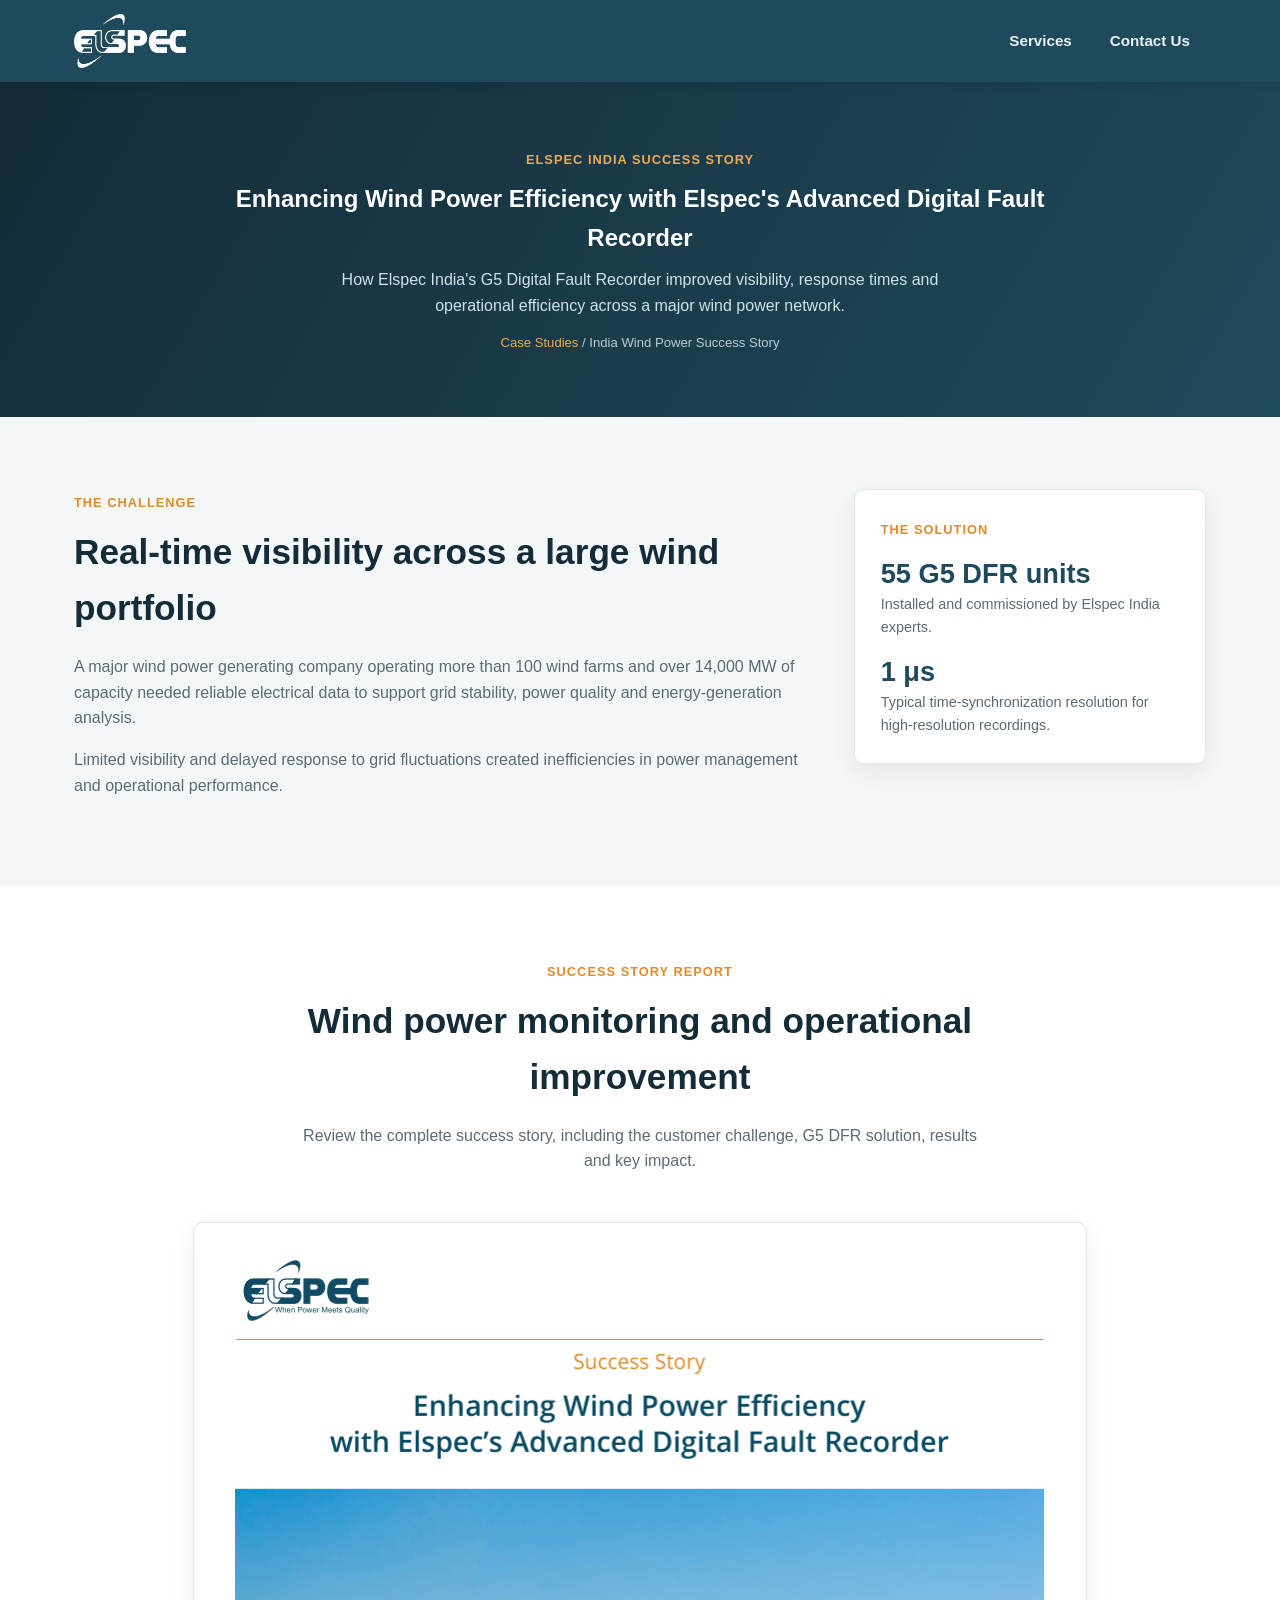
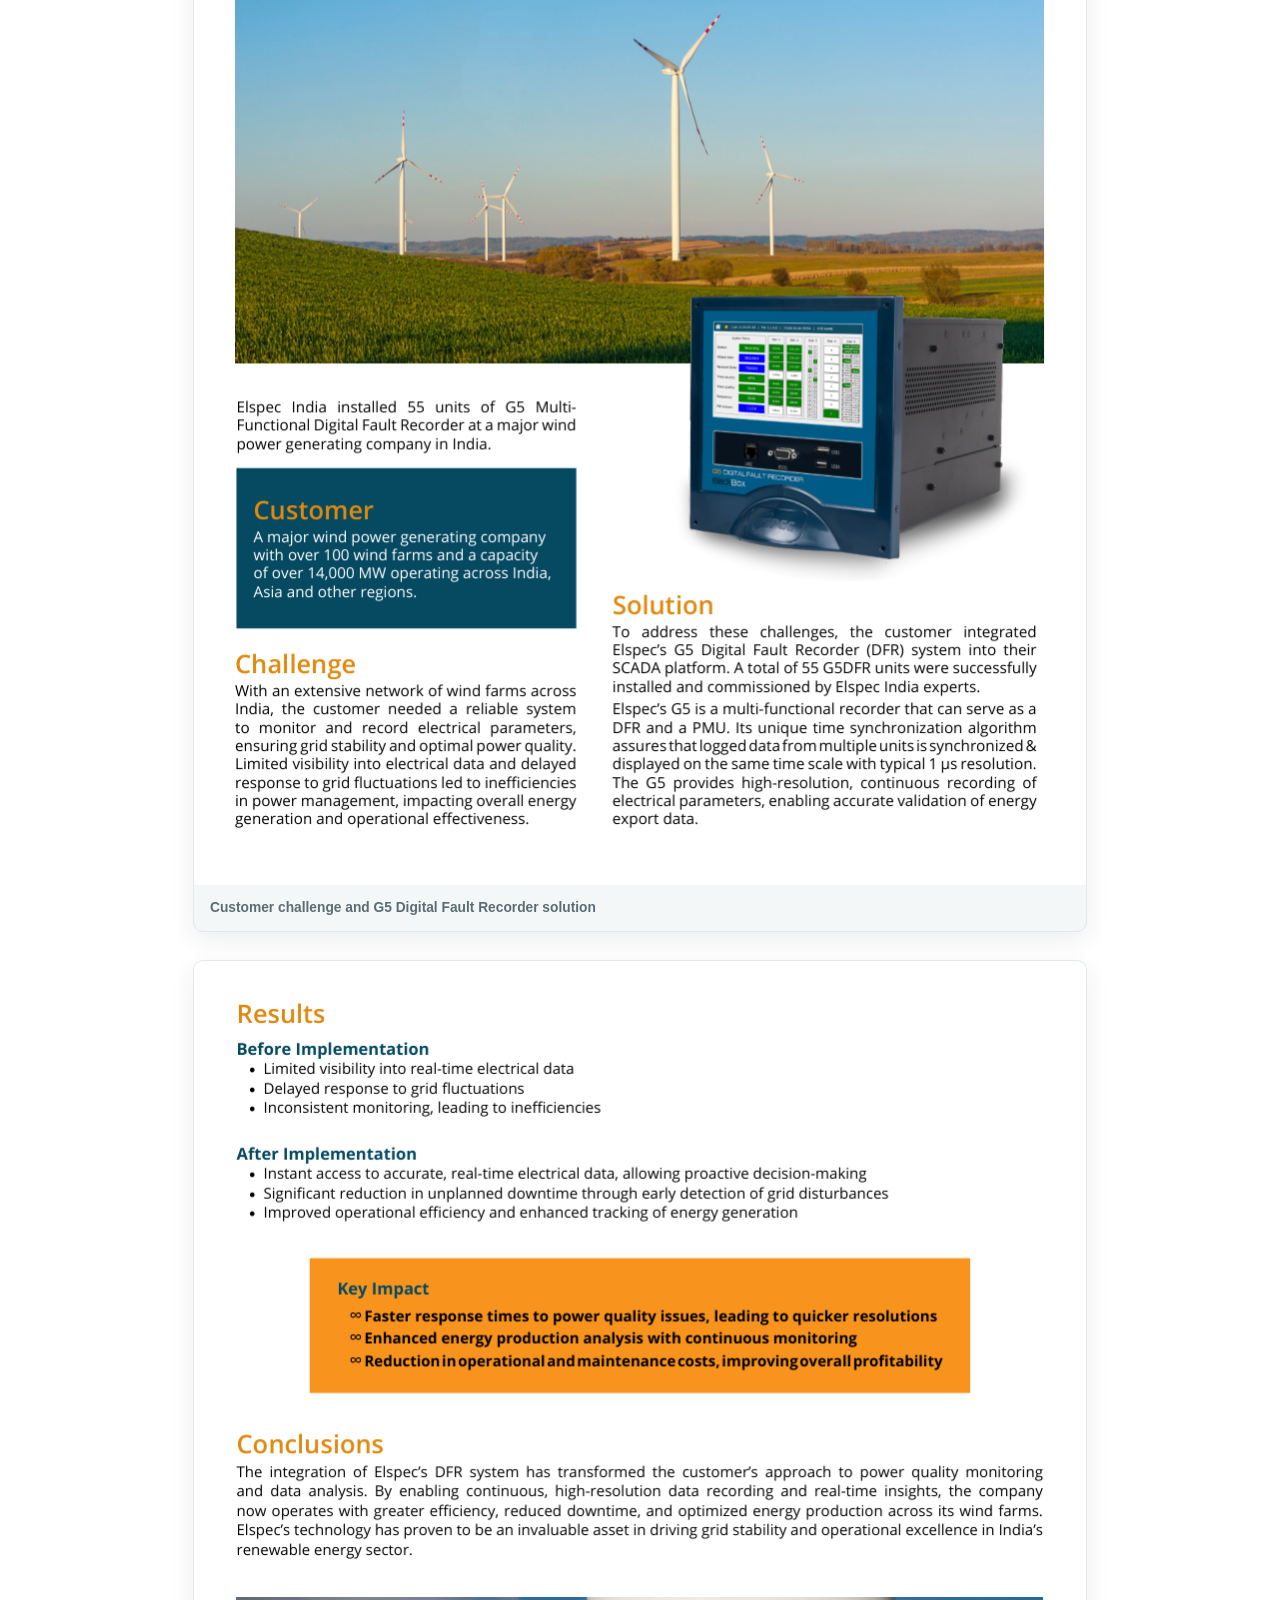
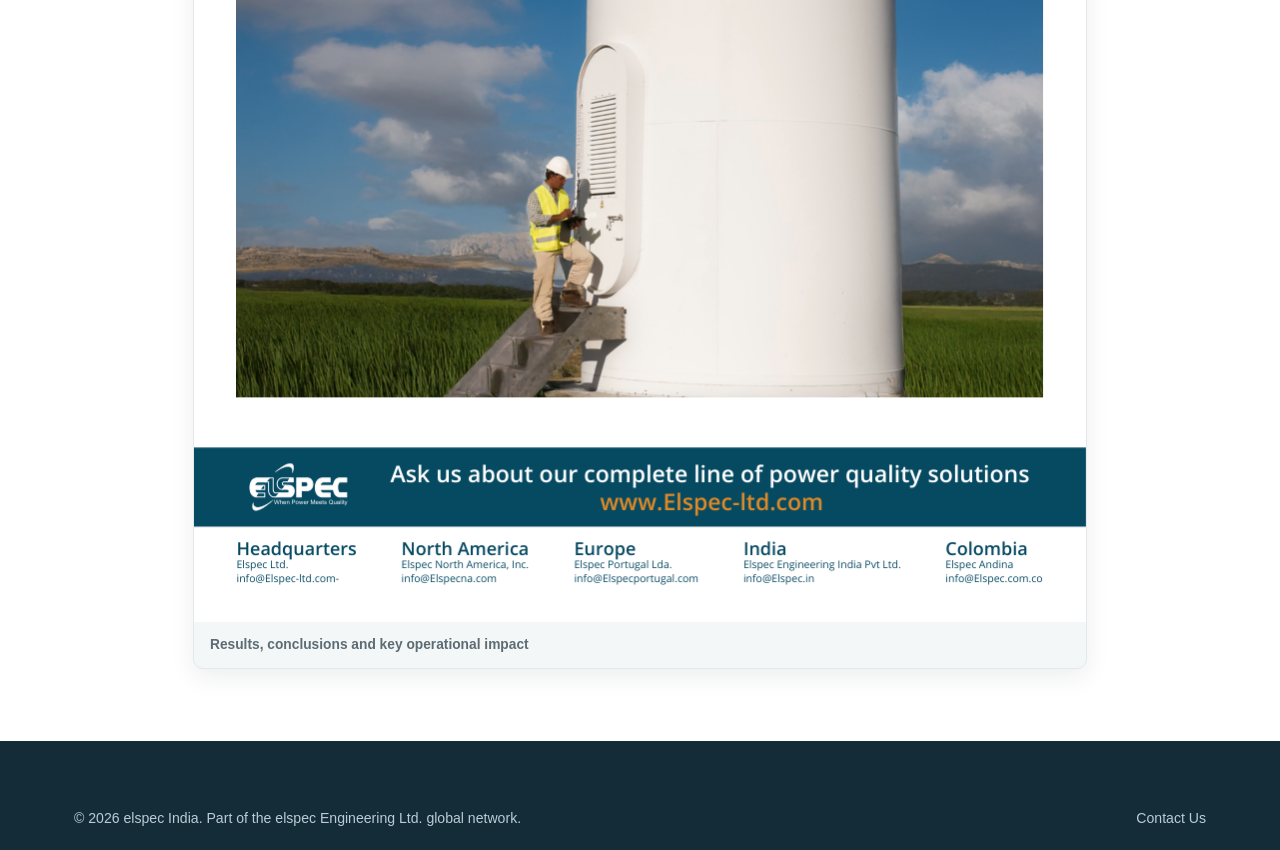
==== commit 75b85949: "Refresh homepage and event experience Add event detail pages and certificate popup, and remove stand" ====
--- a/case-study-india-wind.html
+++ b/case-study-india-wind.html
@@ -17,9 +17,7 @@
     <nav class="main-nav">
       <ul>
         <li><a href="index.html#what-we-do">Services</a></li>
-        <li><a href="clients.html">Clients</a></li>
-        <li><a href="insights.html#case-studies" class="active">Insights</a></li>
-        <li><a href="contact.html">Contact Us</a></li>
+        <li><a href="index.html#contact">Contact Us</a></li>
       </ul>
     </nav>
     <button class="nav-toggle-mobile" aria-label="Toggle menu"><span></span><span></span><span></span></button>
@@ -32,7 +30,7 @@
       <span class="eyebrow">Elspec India Success Story</span>
       <h1>Enhancing Wind Power Efficiency with Elspec's Advanced Digital Fault Recorder</h1>
       <p>How Elspec India's G5 Digital Fault Recorder improved visibility, response times and operational efficiency across a major wind power network.</p>
-      <div class="breadcrumb"><a href="insights.html#case-studies">Insights</a> / India Wind Power Success Story</div>
+      <div class="breadcrumb"><a href="index.html#case-studies-preview">Case Studies</a> / India Wind Power Success Story</div>
     </div>
   </section>
 
@@ -72,7 +70,7 @@
 <footer class="site-footer">
   <div class="container">
     <div class="footer-bottom">
-      <span>© 2026 Elspec India. Part of the Elspec Engineering Ltd. global network.</span>
+      <span>© 2026 elspec India. Part of the elspec Engineering Ltd. global network.</span>
       <a href="index.html#contact">Contact Us</a>
     </div>
   </div>
--- a/assets/css/style.css
+++ b/assets/css/style.css
@@ -234,11 +234,12 @@
   inset: 0;
   background: linear-gradient(100deg, rgba(10,20,28,.88) 10%, rgba(10,20,28,.55) 55%, rgba(224,138,42,.28));
 }
-.hero-slide.slide-1 { background-image: url("../img/hero/hero-partner.png"); background-position: center; }
+.hero-slide.slide-1 { background-image: url("../img/hero/hero-power-quality.png"); background-position: center; }
 .hero-slide.slide-2 { background-image: url("../img/hero/hero-analyzer.png"); background-position: center; }
 .hero-slide.slide-3 { background-image: url("../img/hero/hero-engineer.png"); background-position: center; }
 .hero-slide.slide-4 { background-image: url("../img/hero/hero-switchgear.png"); background-position: center; }
 .hero-slide.slide-5 { background-image: url("../img/hero/hero-textile.png"); background-position: center; }
+.hero-slide.slide-6 { background-image: url("../img/hero/hero-engineering-team.png"); background-position: center; }
 
 .hero-content { position: relative; z-index: 2; color: #fff; max-width: 640px; padding: 60px 0; }
 .hero-content .eyebrow { color: var(--accent-light); }
@@ -282,6 +283,11 @@
   display: block;
   filter: drop-shadow(0 1px 0 rgba(0, 0, 0, 0.04));
 }
+.client-chip--finolex { width: 220px; }
+.client-chip--finolex img { width: 190px; height: 64px; object-fit: contain; }
+.clients-full-grid .client-chip--finolex { width: 100%; }
+.client-chip--namma-metro img { width: 100%; height: 76px; object-fit: contain; }
+.marquee .client-chip--namma-metro img { height: 64px; }
 
 /* ---------- Who we are ---------- */
 .about-grid { display: grid; grid-template-columns: 1.1fr .9fr; gap: 56px; align-items: center; }
@@ -325,21 +331,46 @@
 .what-card .tag { display:inline-block; font-size:.68rem; font-weight:700; letter-spacing:.05em; text-transform:uppercase; color: var(--navy-light); background:#eaf2f5; padding:3px 8px; border-radius:4px; margin-bottom:12px; }
 
 /* ---------- Case studies ---------- */
-.cases-grid { display: grid; grid-template-columns: repeat(3, 1fr); gap: 28px; }
+.cases-grid { display: grid; grid-template-columns: repeat(3, 1fr); grid-auto-rows: 1fr; gap: 28px; align-items: stretch; }
 .cases-slider { overflow: hidden; position: relative; -webkit-mask-image: linear-gradient(90deg, transparent, #000 6%, #000 94%, transparent); mask-image: linear-gradient(90deg, transparent, #000 6%, #000 94%, transparent); }
 .cases-slider .cases-grid { display: flex; gap: 28px; width: max-content; animation: scroll-cases 42s linear infinite; }
 .cases-slider:hover .cases-grid { animation-play-state: paused; }
 .cases-slider .case-card { flex: 0 0 min(330px, calc(100vw - 48px)); }
 @keyframes scroll-cases { from { transform: translateX(0); } to { transform: translateX(-50%); } }
-.case-card { border-radius: var(--radius); overflow: hidden; border: 1px solid var(--border); background: #fff; }
-.case-thumb { height: 160px; background: linear-gradient(135deg, var(--navy), var(--navy-light)); display: flex; align-items: center; justify-content: center; color: rgba(255,255,255,.5); font-size: .8rem; font-weight: 700; text-transform: uppercase; letter-spacing: .08em; }
+.case-card { position: relative; display: flex; flex: 0 0 auto; flex-direction: column; height: 500px; border-radius: var(--radius); overflow: hidden; border: 1px solid var(--border); background: #fff; }
+.case-thumb { flex: 0 0 160px; height: 160px; background: linear-gradient(135deg, var(--navy), var(--navy-light)); display: flex; align-items: center; justify-content: center; color: rgba(255,255,255,.5); font-size: .8rem; font-weight: 700; text-transform: uppercase; letter-spacing: .08em; }
 .case-thumb img { width: 100%; height: 100%; object-fit: cover; object-position: top center; display: block; }
-.case-body { padding: 22px; }
+.case-body { display: flex; flex: 1; flex-direction: column; min-height: 0; padding: 22px 22px calc(.5in + 32px); }
+.cases-slider .cases-grid > .case-card { flex-basis: min(330px, calc(100vw - 48px)); }
 .case-body .eyebrow { font-size: .7rem; }
-.case-body h3 { font-size: 1.02rem; }
-.case-body p { font-size: .88rem; }
-.case-body a { font-weight: 700; color: var(--navy); font-size: .85rem; }
+.case-body h3 { min-height: 5em; font-size: 1.02rem; }
+.case-body p { flex: 1; font-size: .88rem; }
+.case-body a { position: absolute; right: 22px; bottom: .5in; left: 22px; display: block; padding-top: 10px; font-weight: 700; color: var(--navy); font-size: .85rem; }
 .case-body a:hover { color: var(--accent); }
+.event-thumb-upcoming { flex-direction: column; gap: 5px; padding: 18px; background: linear-gradient(135deg, var(--navy-dark), var(--navy-light)); color: #fff; text-align: center; }
+.event-thumb-upcoming span { color: var(--accent-light); font-size: .72rem; font-weight: 800; letter-spacing: .1em; text-transform: uppercase; }
+.event-thumb-upcoming strong { font-size: clamp(1.5rem, 4vw, 2rem); line-height: 1.2; }
+.event-thumb-upcoming b { font-size: .9rem; }
+.event-case-card { color: inherit; text-decoration: none; transition: transform .2s ease, box-shadow .2s ease; }
+.event-case-card:hover { transform: translateY(-4px); box-shadow: var(--shadow); }
+.event-case-card:focus-visible { outline: 3px solid var(--accent); outline-offset: 4px; }
+.event-card-link { position: absolute; right: 22px; bottom: .5in; left: 22px; display: block; padding-top: 10px; color: var(--navy); font-size: .85rem; font-weight: 700; }
+.event-case-card:hover .event-card-link { color: var(--accent); }
+.event-detail-grid { display: grid; grid-template-columns: minmax(0, 1.4fr) minmax(250px, .6fr); gap: 32px; align-items: start; }
+.event-detail-copy, .event-detail-facts { padding: 28px; border: 1px solid var(--border); border-radius: var(--radius); background: #fff; box-shadow: var(--shadow); }
+.event-detail-copy h2 { font-size: 1.5rem; }
+.event-detail-copy p:last-child { margin-bottom: 0; }
+.event-detail-facts { background: var(--bg-alt); }
+.event-detail-facts h2 { font-size: 1.15rem; }
+.event-detail-fact { padding: 12px 0; border-bottom: 1px solid var(--border); }
+.event-detail-fact:last-child { padding-bottom: 0; border-bottom: 0; }
+.event-detail-fact strong, .event-detail-fact span { display: block; }
+.event-detail-fact strong { color: var(--navy-dark); font-size: .78rem; text-transform: uppercase; letter-spacing: .05em; }
+.event-detail-fact span { color: var(--text-muted); }
+.event-photo-grid { display: grid; grid-template-columns: repeat(2, minmax(0, 1fr)); gap: 20px; }
+.event-photo-grid figure { margin: 0; overflow: hidden; border: 1px solid var(--border); border-radius: var(--radius); background: #fff; box-shadow: var(--shadow); }
+.event-photo-grid img { display: block; width: 100%; height: 280px; object-fit: cover; }
+.event-photo-grid figcaption { padding: 12px 16px; color: var(--text-muted); font-size: .86rem; }
 .case-study-intro { background: var(--bg-alt); }
 .case-study-intro-grid { display: grid; grid-template-columns: 1.35fr .65fr; gap: 48px; align-items: start; }
 .case-study-intro h2 { font-size: clamp(1.6rem, 3vw, 2.2rem); }
@@ -366,42 +397,6 @@
 .testi-nav button { width: 40px; height: 40px; border-radius: 50%; border: 1px solid var(--border); background: #fff; cursor: pointer; font-size: 1rem; color: var(--navy); }
 .testi-nav button:hover { background: var(--navy); color: #fff; }
 
-/* ---------- Team ---------- */
-#team { scroll-margin-top: 90px; }
-.team-grid { display: grid; grid-template-columns: repeat(3, 1fr); gap: 28px; }
-.team-card {
-  display: flex;
-  flex-direction: column;
-  background: #fff;
-  border: 1px solid var(--border);
-  border-radius: var(--radius);
-  overflow: hidden;
-  transition: transform .2s ease, box-shadow .2s ease;
-}
-.team-card:hover { transform: translateY(-4px); box-shadow: var(--shadow); }
-.team-photo {
-  height: 300px;
-  display: flex;
-  align-items: flex-end;
-  justify-content: center;
-  background: linear-gradient(160deg, var(--bg-alt), #e3ecf0);
-}
-.team-photo img { height: 100%; width: auto; max-width: 100%; object-fit: contain; object-position: bottom center; }
-.team-body { display: flex; flex-direction: column; flex: 1; padding: 24px; }
-.team-body h3 { font-size: 1.15rem; margin-bottom: 2px; }
-.team-role { color: var(--accent); font-weight: 700; font-size: .88rem; margin-bottom: 14px; }
-@media (min-width: 981px) { .team-role { min-height: 3.2em; } }
-.team-contact { display: grid; gap: 4px; font-size: .9rem; margin-bottom: 18px; }
-.team-contact b { display: inline-block; min-width: 4.4em; color: var(--text-muted); font-weight: 600; }
-.team-contact a { font-weight: 600; color: var(--navy); overflow-wrap: anywhere; }
-.team-contact a:hover { color: var(--accent); }
-.team-focus { border-top: 1px solid var(--border); padding-top: 16px; }
-.team-focus h4 { font-size: .95rem; color: var(--navy); margin-bottom: 6px; }
-.team-focus p { font-size: .88rem; margin-bottom: 0; }
-.team-handles { margin-top: auto; padding-top: 20px; display: flex; align-items: center; gap: 16px; flex-wrap: wrap; }
-.team-handles img { height: 72px; width: auto; max-width: 100%; object-fit: contain; }
-.team-handles img.team-handles-logo { height: 40px; }
-
 /* ---------- Contact ---------- */
 .contact-section { background: var(--navy-dark); color: #dfeaf0; }
 .contact-section h2, .contact-section .section-head p { color: #fff; }
@@ -485,13 +480,43 @@
 .webinar-body p { font-size: .85rem; }
 
 .awards-grid { display: grid; grid-template-columns: repeat(3, 1fr); gap: 24px; }
-.award-card { text-align: center; background: #fff; border: 1px solid var(--border); border-radius: var(--radius); padding: 30px 22px; }
+.award-card { position: relative; display: flex; flex-direction: column; box-sizing: border-box; min-height: 511px; text-align: center; background: #fff; border: 1px solid var(--border); border-radius: var(--radius); padding: 30px 22px; }
 .award-card .badge { width: 64px; height: 64px; margin: 0 auto 16px; border-radius: 50%; background: var(--bg-alt); display: flex; align-items: center; justify-content: center; color: var(--accent); }
 .award-card h3 { font-size: 1rem; }
 .award-card p { font-size: .86rem; margin-bottom: 0; }
-.award-certificate-link { display: block; margin-top: 18px; color: var(--navy); font-size: .84rem; font-weight: 700; text-decoration: underline; }
-.award-certificate-link img { display: block; width: 100%; height: 190px; margin-bottom: 10px; object-fit: contain; border: 1px solid var(--border); border-radius: 6px; background: #f6f8f9; }
+.award-certificate-link { display: block; margin-top: auto; color: var(--navy); font-size: .84rem; font-weight: 700; text-decoration: underline; }
+.award-certificate-link img { display: block; box-sizing: border-box; width: 100%; height: 160px; margin-bottom: 40px; object-fit: contain; border: 1px solid var(--border); border-radius: 6px; background: #f6f8f9; }
+.award-certificate-link span { position: absolute; right: 22px; bottom: .4in; left: 22px; }
 .award-certificate-link:focus-visible { outline: 3px solid var(--accent); outline-offset: 4px; }
+
+.home-awards-hero { background: radial-gradient(ellipse at 90% 10%, rgba(44, 99, 121, .55), transparent 42%), var(--navy-dark); }
+.home-awards-intro { max-width: 760px; margin-bottom: 36px; }
+.home-awards-intro .eyebrow { color: var(--accent-light); }
+.home-awards-intro h2 { color: #fff; font-size: clamp(2rem, 4vw, 3rem); line-height: 1.15; }
+.home-awards-intro p { color: #cfe3ea; font-size: 1.05rem; }
+.home-awards-slider { position: relative; overflow: hidden; -webkit-mask-image: linear-gradient(90deg, transparent, #000 5%, #000 95%, transparent); mask-image: linear-gradient(90deg, transparent, #000 5%, #000 95%, transparent); }
+.home-awards-track { display: flex; gap: 28px; width: max-content; }
+.home-awards-track.is-ready { animation: scroll-home-awards 30s linear infinite; }
+.home-awards-slider:hover .home-awards-track, .home-awards-slider:focus-within .home-awards-track { animation-play-state: paused; }
+@keyframes scroll-home-awards { from { transform: translateX(0); } to { transform: translateX(-50%); } }
+.home-award-card { position: relative; display: flex; flex: 0 0 min(330px, calc(100vw - 48px)); flex-direction: column; height: 500px; overflow: hidden; padding: 0; border: 1px solid rgba(255,255,255,.16); border-radius: var(--radius); background: #fff; color: inherit; font: inherit; text-align: left; cursor: zoom-in; transition: transform .2s ease, box-shadow .2s ease; }
+.home-award-card:hover { transform: translateY(-4px); box-shadow: 0 12px 28px rgba(0,0,0,.2); }
+.home-award-card:focus-visible { outline: 3px solid var(--accent-light); outline-offset: 3px; }
+.home-award-thumb { display: flex; flex: 0 0 190px; align-items: center; justify-content: center; height: 190px; padding: 12px; background: #f4f7f8; }
+.home-award-thumb img { width: 100%; height: 100%; object-fit: contain; }
+.home-award-copy { display: flex; flex: 1; flex-direction: column; align-items: flex-start; padding: 22px 22px calc(.5in + 22px); }
+.home-award-copy .eyebrow { font-size: .7rem; }
+.home-award-copy h3 { min-height: 5em; color: var(--navy-dark); font-size: 1.02rem; }
+.home-award-link { position: absolute; right: 22px; bottom: .5in; left: 22px; padding-top: 10px; color: var(--navy); font-size: .88rem; font-weight: 700; }
+.home-awards-cta { margin: 30px 0 0; text-align: center; }
+.home-award-dialog { width: min(94vw, 1100px); max-width: none; max-height: 94vh; padding: 0; overflow: auto; border: 0; border-radius: var(--radius); background: #fff; box-shadow: 0 20px 70px rgba(0,0,0,.4); }
+.home-award-dialog::backdrop { background: rgba(5, 20, 29, .82); }
+.home-award-dialog-inner { padding: 16px; }
+.home-award-dialog-header { display: flex; align-items: center; justify-content: space-between; gap: 16px; margin-bottom: 12px; }
+.home-award-dialog-header h2 { margin: 0; color: var(--navy-dark); font-size: 1.1rem; }
+.home-award-dialog-close { display: grid; flex: 0 0 38px; width: 38px; height: 38px; place-items: center; padding: 0 0 3px; border: 1px solid var(--border); border-radius: 50%; background: #fff; color: var(--navy); font-size: 1.7rem; line-height: 1; cursor: pointer; }
+.home-award-dialog-close:focus-visible { outline: 3px solid var(--accent); outline-offset: 3px; }
+.home-award-dialog img { display: block; width: 100%; max-height: calc(94vh - 90px); object-fit: contain; }
 
 .approvals-grid { display: grid; grid-template-columns: repeat(2, 1fr); gap: 24px; }
 .approval-card { display: flex; gap: 18px; background: #fff; border: 1px solid var(--border); border-radius: var(--radius); padding: 26px; }
@@ -542,6 +567,8 @@
 /* ---------- Clients page ---------- */
 .clients-full-grid { display: grid; grid-template-columns: repeat(5, 1fr); gap: 20px; }
 .clients-full-grid .client-chip { min-width: 0; width: 100%; height: 90px; }
+.clients-full-grid .client-chip--namma-metro { height: 104px; padding: 8px 10px; }
+.clients-full-grid .client-chip--namma-metro img { height: 88px; }
 
 /* ---------- PQ Audit page ---------- */
 .audit-steps { display: grid; grid-template-columns: repeat(4, 1fr); gap: 22px; counter-reset: step; }
@@ -572,6 +599,7 @@
 }
 .testimonials-track {
   display: flex;
+  align-items: stretch;
   gap: 24px;
   width: max-content;
   animation: scroll-testimonials 54s linear infinite;
@@ -583,16 +611,17 @@
 }
 .testimonials-track > * { flex: 0 0 min(760px, calc(100vw - 48px)); }
 .testi-card { background: #fff; border: 1px solid var(--border); border-radius: var(--radius); padding: 26px; }
-.testimonial-empty-card { min-height: 300px; }
 .testi-card .testi-quote { font-size: 1rem; text-align: left; margin-bottom: 16px; }
 .testimonial-card {
   --navy: var(--navy-dark);
   --orange: var(--accent);
-  grid-column: 1 / -1;
+  box-sizing: border-box;
+  height: 560px;
   display: grid;
   grid-template-columns: minmax(0, 1fr) 180px;
   gap: 28px;
   align-items: stretch;
+  min-width: 0;
   padding: 28px;
   border: 1px solid var(--border);
   border-top: 4px solid var(--orange);
@@ -600,19 +629,21 @@
   background: #fff;
   box-shadow: var(--shadow-sm);
 }
+.testimonial-card__content { display: flex; min-width: 0; flex-direction: column; }
 .testimonial-card__eyebrow { margin: 0 0 8px; color: var(--orange); font-size: .72rem; font-weight: 700; letter-spacing: .08em; text-transform: uppercase; }
 .testimonial-card h2 { margin: 0 0 12px; color: var(--navy); font-size: 1.45rem; }
 .testimonial-card__quote { margin: 0 0 6px; color: var(--navy); font-size: 1.15rem; font-weight: 700; }
 .testimonial-card__source { margin: 0; color: var(--text-muted); font-size: .9rem; }
+.testimonial-card__story { margin: 14px 0 0; color: var(--text-muted); font-size: .86rem; line-height: 1.45; }
 .testimonial-card__figures { display: grid; grid-template-columns: repeat(4, minmax(0, 1fr)); gap: 12px; margin-top: 24px; }
 .testimonial-card__figures div { padding: 12px; border-radius: 8px; background: #f5f8fa; }
 .testimonial-card__figures strong { display: block; color: var(--navy); font-size: 1.05rem; }
 .testimonial-card__figures span { display: block; margin-top: 4px; color: var(--text-muted); font-size: .76rem; line-height: 1.35; }
-.testimonial-card__footer { margin: 22px 0 0; color: var(--navy); font-size: .84rem; font-weight: 700; }
-.testimonial-card__certificate { display: flex; flex-direction: column; align-items: center; justify-content: center; gap: 10px; }
+.testimonial-card__footer { margin: auto 0 0; padding-top: 14px; color: var(--navy); font-size: .84rem; font-weight: 700; }
+.testimonial-card__certificate { display: flex; width: 180px; flex-direction: column; align-items: center; justify-content: center; gap: 10px; }
 .testimonial-card__certificate-button { display: block; width: 100%; padding: 0; border: 1px solid var(--border); border-radius: 6px; background: #fff; cursor: zoom-in; overflow: hidden; }
 .testimonial-card__certificate-button:focus-visible, .testimonial-card__view-link:focus-visible, .testimonial-card__dialog-close:focus-visible { outline: 3px solid var(--orange); outline-offset: 3px; }
-.testimonial-card__certificate-button img { display: block; width: 100%; height: 210px; object-fit: cover; object-position: top; }
+.testimonial-card__certificate-button img { display: block; width: 100%; height: 210px; object-fit: contain; object-position: center; }
 .testimonial-card__view-link { padding: 0; border: 0; background: none; color: var(--navy); font: inherit; font-size: .84rem; font-weight: 700; text-decoration: underline; cursor: pointer; }
 .testimonial-card__dialog { width: min(92vw, 820px); max-height: 92vh; padding: 0; border: 0; border-radius: var(--radius); background: #fff; box-shadow: 0 20px 70px rgba(0,0,0,.35); }
 .testimonial-card__dialog::backdrop { background: rgba(10, 25, 35, .78); }
@@ -621,37 +652,81 @@
 .testimonial-card__dialog-header h2 { margin: 0; color: var(--navy); font-size: 1.1rem; }
 .testimonial-card__dialog-close { width: 34px; height: 34px; border: 1px solid var(--border); border-radius: 50%; background: #fff; color: var(--navy); font-size: 1.4rem; line-height: 1; cursor: pointer; }
 .testimonial-card__dialog img { display: block; width: 100%; max-height: calc(92vh - 90px); object-fit: contain; }
-.dinesh-testimonial-card {
-  --dinesh-navy: #285064;
-  --dinesh-orange: #e8912d;
-  --dinesh-ink: #1b2a36;
-  --dinesh-muted: #4b5f6e;
-  grid-column: 1 / -1;
-  overflow: hidden;
-  color: var(--dinesh-ink);
-  border-top: 6px solid var(--dinesh-orange);
-  border-radius: 16px;
-  background: #fff;
-  box-shadow: 0 6px 24px rgba(27,42,54,.12);
-}
-.dinesh-testimonial-card__body { padding: 30px 32px 24px; }
-.dinesh-testimonial-card__quote { margin: 0 0 6px; color: var(--dinesh-navy); font-size: clamp(1.2rem, 3vw, 1.55rem); line-height: 1.4; font-weight: 700; }
-.dinesh-testimonial-card__quote::before { content: "\201C"; margin-right: 6px; color: var(--dinesh-orange); font-size: 2.6em; line-height: 0; vertical-align: -0.35em; }
-.dinesh-testimonial-card__by { margin: 0 0 22px; color: var(--dinesh-muted); font-size: .95rem; }
-.dinesh-testimonial-card__by b { color: var(--dinesh-ink); }
-.dinesh-testimonial-card__story { margin: 0; color: #2d4052; font-size: 1rem; line-height: 1.65; }
-.dinesh-testimonial-card__stats { display: grid; grid-template-columns: repeat(2, 1fr); gap: 1px; border-top: 1px solid #dde5ea; background: #dde5ea; }
-.dinesh-testimonial-card__stats div { padding: 16px 32px; background: #f6f9fb; }
-.dinesh-testimonial-card__stats strong { display: block; color: var(--dinesh-navy); font-size: 1.35rem; line-height: 1.2; }
-.dinesh-testimonial-card__stats span { color: var(--dinesh-muted); font-size: .85rem; }
-.dinesh-testimonial-card__certificate { display: flex; align-items: center; gap: 18px; padding: 18px 32px; border-top: 1px solid #dde5ea; }
-.dinesh-testimonial-card__thumb { flex: none; padding: 0; border: 0; border-radius: 6px; background: none; cursor: zoom-in; }
-.dinesh-testimonial-card__thumb img { display: block; width: 78px; height: 104px; object-fit: cover; object-position: top; border: 1px solid #cbd5dc; border-radius: 6px; box-shadow: 0 3px 10px rgba(27,42,54,.18); }
-.dinesh-testimonial-card__certificate p { margin: 0; color: var(--dinesh-muted); font-size: .95rem; line-height: 1.5; }
-.dinesh-testimonial-card__certificate p b { display: block; color: var(--dinesh-ink); font-size: 1rem; }
-.dinesh-testimonial-card__open { display: block; margin-top: 6px; padding: 0; border: 0; background: none; color: var(--dinesh-navy); font: inherit; font-weight: 600; text-decoration: underline; cursor: pointer; }
-.dinesh-testimonial-card__thumb:focus-visible, .dinesh-testimonial-card__open:focus-visible, .dinesh-testimonial-card__close:focus-visible { outline: 3px solid var(--dinesh-orange); outline-offset: 3px; }
-.dinesh-testimonial-card__footer { padding: 14px 32px; background: var(--dinesh-navy); color: #e8eef2; font-size: .9rem; }
+.performance-certificates-showcase {
+  --gallery-ink: #0a3345;
+  --gallery-teal: #104c63;
+  --gallery-teal-light: #17627e;
+  --gallery-gold: #f89a22;
+  --gallery-muted: var(--text-muted);
+  --gallery-text: var(--text);
+  padding: 0;
+  background: var(--bg-alt);
+}
+.performance-certificates-showcase.anchor-section:nth-of-type(even) { background: var(--bg-alt); }
+.performance-gallery { max-width: 1240px; margin: 0 auto; padding: 56px 24px 48px; color: var(--gallery-text); font-family: "Segoe UI", -apple-system, BlinkMacSystemFont, "Helvetica Neue", Arial, sans-serif; }
+.performance-gallery__title { max-width: none; margin: 0 0 12px; color: var(--navy-dark); font-size: clamp(1.6rem, 3vw, 2.2rem); font-weight: 700; line-height: 1.6; }
+.performance-gallery__subtitle { max-width: 58ch; margin: 0 0 36px; color: var(--gallery-muted); font-size: 1rem; line-height: 1.6; }
+.performance-testimonials { margin: 40px 0 48px; }
+.performance-testimonials__title { margin: 0 0 20px; color: var(--navy-dark); font-size: clamp(1.6rem, 3vw, 2.2rem); font-weight: 700; line-height: 1.6; }
+.performance-testimonials__title--certificates { margin-bottom: 24px; }
+.performance-testimonials__carousel { position: relative; overflow: hidden; min-height: 250px; padding: 34px 72px 22px; border-radius: var(--radius); background: linear-gradient(120deg, var(--navy-dark), var(--navy)); color: #fff; }
+.performance-testimonials__slides { position: relative; min-height: 145px; }
+.performance-testimonial { position: absolute; inset: 0; display: flex; flex-direction: column; justify-content: center; opacity: 0; visibility: hidden; transform: translateX(24px); transition: opacity .45s ease, transform .45s ease, visibility .45s; }
+.performance-testimonial.is-active { position: relative; opacity: 1; visibility: visible; transform: translateX(0); }
+.performance-testimonial h4 { margin: 0 0 12px; color: var(--accent-light); font-size: clamp(1.1rem, 2.3vw, 1.45rem); }
+.performance-testimonial p { max-width: 72ch; margin: 0; color: #f1f6f8; font-size: clamp(1rem, 1.7vw, 1.2rem); line-height: 1.7; }
+.performance-testimonials__controls { display: flex; align-items: center; justify-content: center; gap: 22px; margin-top: 20px; }
+.performance-testimonials__arrow { display: grid; place-items: center; width: 38px; height: 38px; padding: 0; border: 1px solid rgba(255,255,255,.45); border-radius: 50%; background: transparent; color: #fff; font-size: 1.1rem; cursor: pointer; }
+.performance-testimonials__arrow:hover { border-color: var(--accent-light); background: var(--accent); }
+.performance-testimonials__arrow:focus-visible, .performance-testimonials__dot:focus-visible { outline: 3px solid var(--accent-light); outline-offset: 3px; }
+.performance-testimonials__dots { display: flex; align-items: center; justify-content: center; gap: 9px; }
+.performance-testimonials__dot { width: 9px; height: 9px; padding: 0; border: 0; border-radius: 50%; background: rgba(255,255,255,.45); cursor: pointer; }
+.performance-testimonials__dot[aria-current="true"] { width: 24px; border-radius: 5px; background: var(--accent-light); }
+.home-testimonials .performance-testimonials { margin: 0; }
+.home-testimonials .performance-testimonials__carousel { min-height: 0; padding: 0; overflow: visible; border-radius: 0; background: transparent; color: var(--text); }
+.home-testimonials .performance-testimonials__slides { min-height: 0; }
+.home-testimonials .performance-testimonial { text-align: center; align-items: center; }
+.home-testimonials .performance-testimonial h4 { order: 2; margin: 4px 0 0; color: var(--navy); font-size: 1rem; }
+.home-testimonials .performance-testimonial p { order: 1; max-width: 760px; margin-bottom: 18px; color: var(--navy-dark); font-size: 1.2rem; font-style: italic; line-height: 1.6; }
+.home-testimonials .performance-testimonial p::before { content: "“"; margin-right: 4px; color: var(--accent); font-size: 2rem; line-height: 0; vertical-align: -8px; }
+.home-testimonials .performance-testimonials__controls { gap: 14px; margin-top: 30px; }
+.home-testimonials .performance-testimonials__arrow { width: 40px; height: 40px; border-color: var(--border); background: #fff; color: var(--navy); }
+.home-testimonials .performance-testimonials__arrow:hover { border-color: var(--navy); background: var(--navy); color: #fff; }
+.home-testimonials .performance-testimonials__dot { background: var(--border); }
+.home-testimonials .performance-testimonials__dot[aria-current="true"] { background: var(--accent); }
+.performance-gallery__stage { display: grid; grid-template-columns: 1.2fr .8fr; gap: 40px; align-items: center; padding: 0; }
+.performance-gallery__deck { --gallery-deck-height: clamp(460px, 68vh, 720px); position: relative; height: var(--gallery-deck-height); overflow: hidden; border: 1px solid #2f7592; border-radius: 6px; background: radial-gradient(ellipse at 50% 45%, var(--gallery-teal-light) 0%, var(--gallery-teal) 55%, var(--gallery-ink) 100%); touch-action: pan-y; }
+.performance-gallery__slide { position: absolute; top: 50%; left: 50%; width: min(86%, calc(var(--gallery-deck-height) * .9 * var(--gallery-aspect))); aspect-ratio: var(--gallery-aspect); padding: 0; border: 0; background: #fff; box-shadow: 0 22px 50px rgba(0,0,0,.5); cursor: pointer; transition: transform .7s cubic-bezier(.2,.8,.2,1), opacity .5s, filter .5s; }
+.performance-gallery__slide img { display: block; width: 100%; height: 100%; object-fit: contain; }
+.performance-gallery__slide:focus-visible, .performance-gallery__button:focus-visible, .performance-gallery__chip:focus-visible, .performance-gallery__lightbox-close:focus-visible { outline: 3px solid var(--gallery-gold); outline-offset: 3px; }
+.performance-gallery__zoom { position: absolute; right: 14px; bottom: 14px; z-index: 30; padding: 9px 16px; border: 0; border-radius: 999px; background: var(--gallery-gold); color: var(--gallery-ink); font: inherit; font-size: 14px; font-weight: 600; cursor: pointer; }
+.performance-gallery__button { position: absolute; top: 50%; z-index: 30; width: 46px; height: 46px; transform: translateY(-50%); border: 1px solid #4a8aa5; border-radius: 50%; background: rgba(10,51,69,.88); color: #fff; font-size: 20px; cursor: pointer; }
+.performance-gallery__button:hover { background: var(--gallery-gold); color: var(--gallery-ink); }
+.performance-gallery__button--previous { left: 12px; }
+.performance-gallery__button--next { right: 12px; }
+.performance-gallery__progress { position: absolute; bottom: 0; left: 0; z-index: 31; width: 100%; height: 3px; transform: scaleX(0); transform-origin: left; background: var(--gallery-gold); }
+.performance-gallery__info { min-height: 420px; }
+.performance-gallery__info > * { animation: performance-gallery-in .55s both; }
+@keyframes performance-gallery-in { from { opacity: 0; transform: translateY(10px); } to { opacity: 1; transform: none; } }
+.performance-gallery__meta { margin: 0 0 6px; color: var(--gallery-muted); font-size: 14px; }
+.performance-gallery__name { margin: 0 0 6px; color: var(--navy-dark); font: 600 clamp(26px, 3vw, 38px)/1.12 Georgia, "Times New Roman", serif; }
+.performance-gallery__product { margin: 0 0 22px; color: var(--text); }
+.performance-gallery__metric { margin: 0; color: var(--gallery-gold); font: 600 clamp(48px, 6vw, 76px)/1 Georgia, "Times New Roman", serif; }
+.performance-gallery__metric-label { max-width: 34ch; margin: 6px 0 22px; color: var(--gallery-text); }
+.performance-gallery__points { margin: 0 0 26px; padding: 0; border-top: 1px solid #2f7592; list-style: none; }
+.performance-gallery__points li { position: relative; padding: 11px 0 11px 22px; border-bottom: 1px solid #2f7592; }
+.performance-gallery__points li::before { position: absolute; top: 19px; left: 2px; width: 8px; height: 8px; transform: rotate(45deg); background: var(--gallery-gold); content: ""; }
+.performance-gallery__read { padding: 11px 22px; border: 1px solid var(--gallery-gold); border-radius: 999px; background: transparent; color: var(--navy-dark); font: inherit; font-size: 15px; font-weight: 600; cursor: pointer; }
+.performance-gallery__read:hover { background: var(--gallery-gold); color: var(--gallery-ink); }
+.performance-gallery__chips { display: flex; gap: 10px; overflow-x: auto; margin-top: 6px; padding: 22px 2px 6px; scrollbar-width: thin; }
+.performance-gallery__chip { flex: 0 0 auto; padding: 8px 16px; border: 1px solid #3d7f99; border-radius: 999px; background: transparent; color: var(--navy-dark); font: inherit; font-size: 14px; font-weight: 500; cursor: pointer; white-space: nowrap; }
+.performance-gallery__chip[aria-current="true"] { border-color: var(--gallery-gold); background: var(--gallery-gold); color: var(--gallery-ink); }
+.performance-gallery__lightbox { position: fixed; inset: 0; z-index: 1000; display: none; overflow: auto; padding: max(24px, env(safe-area-inset-top, 0px)) 24px 24px; background: rgba(5,28,38,.95); }
+.performance-gallery__lightbox.is-open { display: block; }
+.performance-gallery__lightbox-image { display: block; width: auto; max-width: min(100%, 1100px); height: auto; margin: 40px auto 0; background: #fff; cursor: zoom-in; }
+.performance-gallery__lightbox-image.is-zoomed { width: min(2000px, 220vw); max-width: none; cursor: zoom-out; }
+.performance-gallery__lightbox-close { position: fixed; top: max(14px, env(safe-area-inset-top, 0px)); right: 18px; z-index: 1001; padding: 9px 18px; border: 0; border-radius: 999px; background: var(--gallery-gold); color: var(--gallery-ink); font: inherit; font-size: 14px; font-weight: 600; cursor: pointer; }
+.performance-gallery__lightbox-caption { position: fixed; top: max(18px, env(safe-area-inset-top, 0px)); left: 24px; z-index: 1001; color: #fff; font: 600 18px Georgia, "Times New Roman", serif; }
 .dinesh-testimonial-card__dialog { width: min(92vw, 720px); max-height: 94vh; padding: 0; border: 0; overflow: visible; background: transparent; }
 .dinesh-testimonial-card__dialog::backdrop { background: rgba(10,20,30,.75); }
 .dinesh-testimonial-card__dialog-inner { position: relative; }
@@ -673,25 +748,20 @@
 
 /* ---------- Responsive ---------- */
 @media (max-width: 980px) {
-  .about-grid, .contact-grid, .form-grid, .case-study-intro-grid { grid-template-columns: 1fr; }
+  .about-grid, .contact-grid, .form-grid, .case-study-intro-grid, .event-detail-grid { grid-template-columns: 1fr; }
   .cards-grid { grid-template-columns: repeat(2, 1fr); }
   .cases-grid { grid-template-columns: repeat(2, 1fr); }
   .clients-full-grid { grid-template-columns: repeat(3, 1fr); }
   .audit-steps { grid-template-columns: repeat(2, 1fr); }
   .testi-full-grid { grid-template-columns: 1fr; }
-  .testimonial-card { grid-template-columns: 1fr; }
+  .testimonial-card { height: auto; min-height: 0; grid-template-columns: 1fr; }
+  .testimonial-card__content { min-height: 420px; }
   .testimonial-card__certificate { max-width: 220px; margin: 0 auto; }
   .testimonial-card__figures { grid-template-columns: repeat(2, minmax(0, 1fr)); }
-  .dinesh-testimonial-card__body { padding: 24px 20px 18px; }
-  .dinesh-testimonial-card__stats div { padding: 14px 20px; }
-  .dinesh-testimonial-card__certificate { padding: 16px 20px; }
-  .dinesh-testimonial-card__footer { padding: 12px 20px; }
   .footer-grid { grid-template-columns: 1fr 1fr; }
   .dropdown { width: 380px; }
   .mega-grid { grid-template-columns: 1fr; }
   .blog-grid, .webinar-grid, .awards-grid { grid-template-columns: repeat(2, 1fr); }
-  .team-grid { grid-template-columns: repeat(2, 1fr); }
-  .team-card:last-child:nth-child(odd) { grid-column: 1 / -1; max-width: calc(50% - 14px); justify-self: center; }
 }
 @media (max-width: 760px) {
   nav.main-nav { position: fixed; top: 0; right: -100%; height: 100vh; width: 280px; background: var(--navy); flex-direction: column; padding: 80px 20px 20px; transition: right .25s ease; overflow-y: auto; }
@@ -711,19 +781,28 @@
   .mega-featured { background: rgba(255,255,255,.08); border-top-color: rgba(255,255,255,.12); }
   .mega-featured-title { color: #fff; }
   .mega-featured-desc { color: #a9c1cb; }
-  .nav-toggle-mobile { display: flex; position: relative; z-index: 110; padding: 12px; margin-right: -12px; }
-  .nav-toggle-mobile span { transition: transform .2s ease, opacity .2s ease; }
-  .nav-toggle-mobile[aria-expanded="true"] span:nth-child(1) { transform: translateY(7px) rotate(45deg); }
-  .nav-toggle-mobile[aria-expanded="true"] span:nth-child(2) { opacity: 0; }
-  .nav-toggle-mobile[aria-expanded="true"] span:nth-child(3) { transform: translateY(-7px) rotate(-45deg); }
+  .nav-toggle-mobile { display: flex; }
   .cards-grid { grid-template-columns: 1fr; }
   .cases-grid { grid-template-columns: 1fr; }
+  .event-photo-grid { grid-template-columns: 1fr; }
+  .event-photo-grid img { height: auto; max-height: 360px; }
   .clients-full-grid { grid-template-columns: repeat(2, 1fr); }
   .audit-steps { grid-template-columns: 1fr; }
   .benefits-list { grid-template-columns: 1fr; }
   .blog-grid, .webinar-grid, .awards-grid { grid-template-columns: 1fr; }
   .approvals-grid, .events-columns { grid-template-columns: 1fr; }
-  .team-grid { grid-template-columns: 1fr; }
-  .team-card:last-child:nth-child(odd) { grid-column: auto; max-width: none; }
   .topbar .container { justify-content: center; text-align: center; }
 }
+@media (max-width: 900px) {
+  .performance-gallery { padding-top: 36px; }
+  .performance-testimonials__carousel { padding-right: 24px; padding-left: 24px; }
+  .performance-gallery__stage { grid-template-columns: 1fr; gap: 26px; }
+  .performance-gallery__deck { --gallery-deck-height: clamp(420px, 62vh, 600px); }
+  .performance-gallery__info { min-height: 0; }
+}
+@media (prefers-reduced-motion: reduce) {
+  .performance-testimonial { transition: none; }
+  .performance-gallery__slide { transition: none; }
+  .performance-gallery__info > * { animation: none; }
+  .home-awards-track.is-ready { animation: none; }
+}
